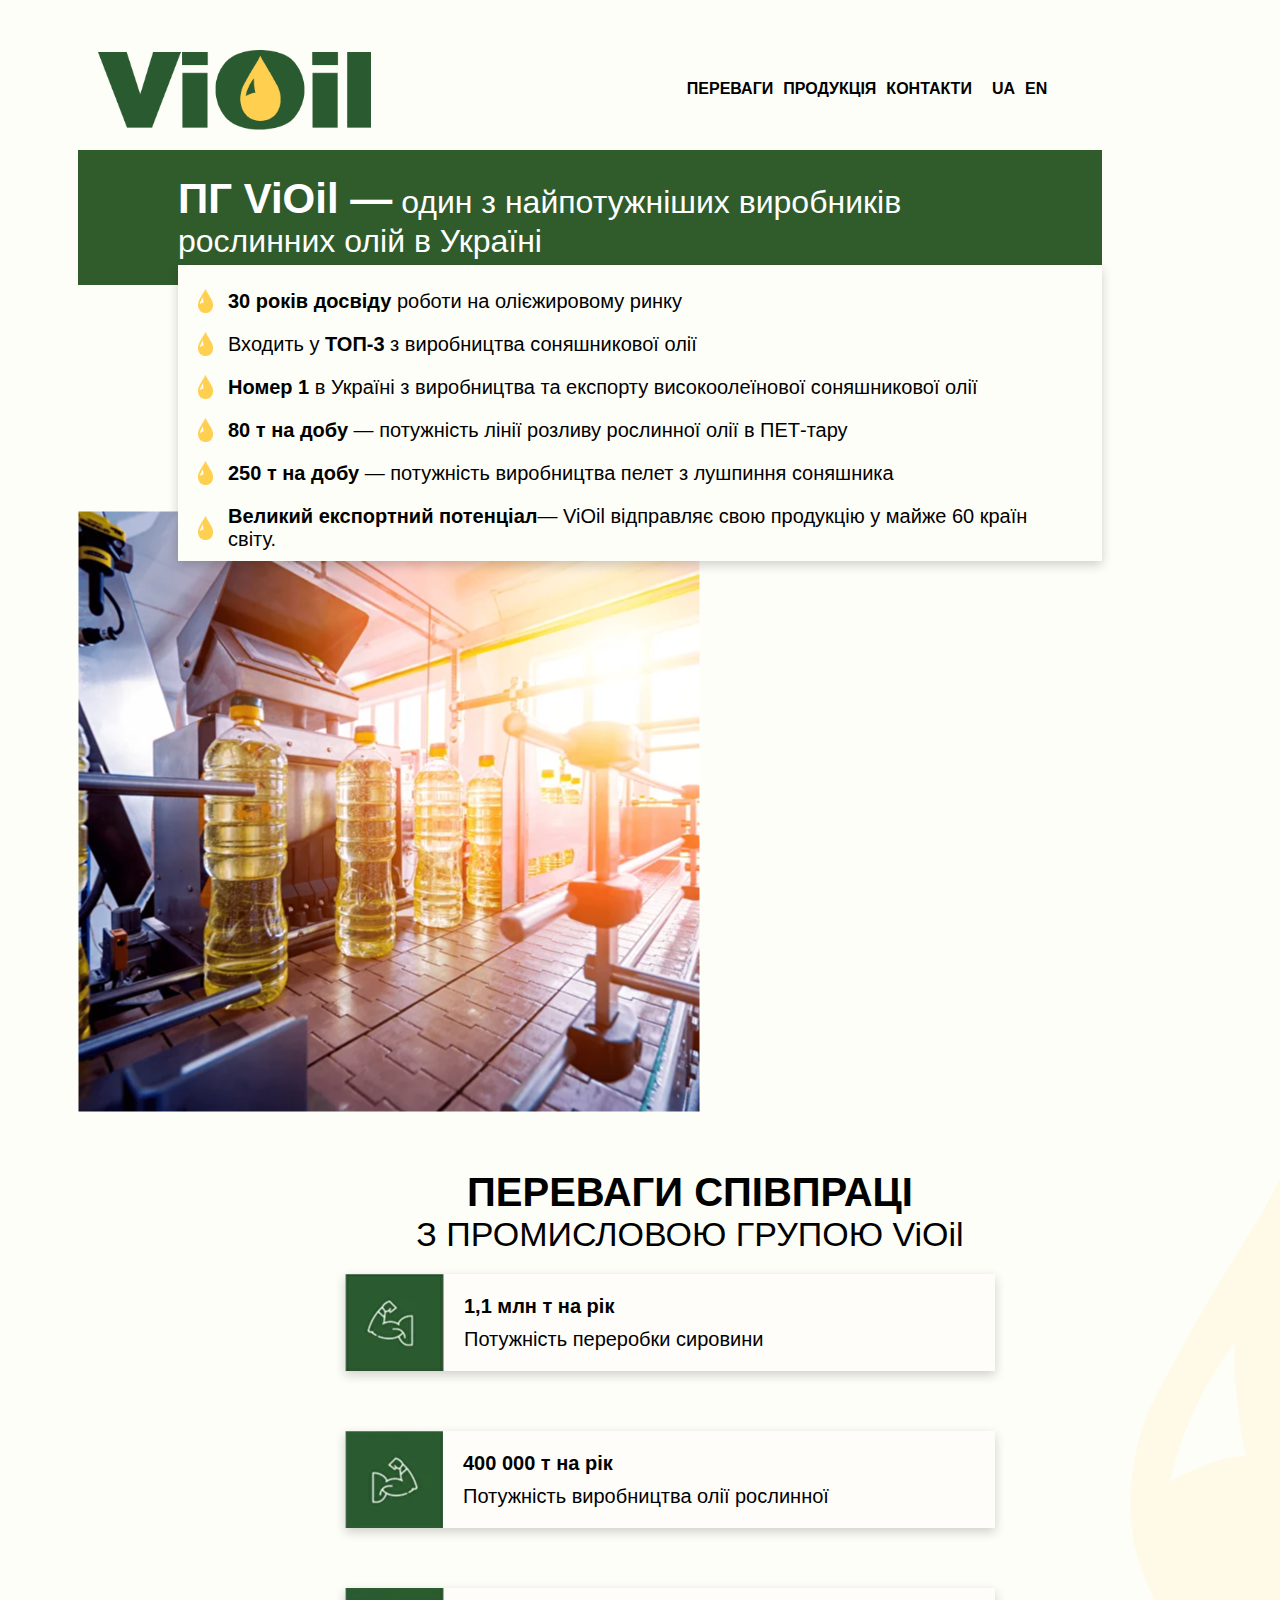
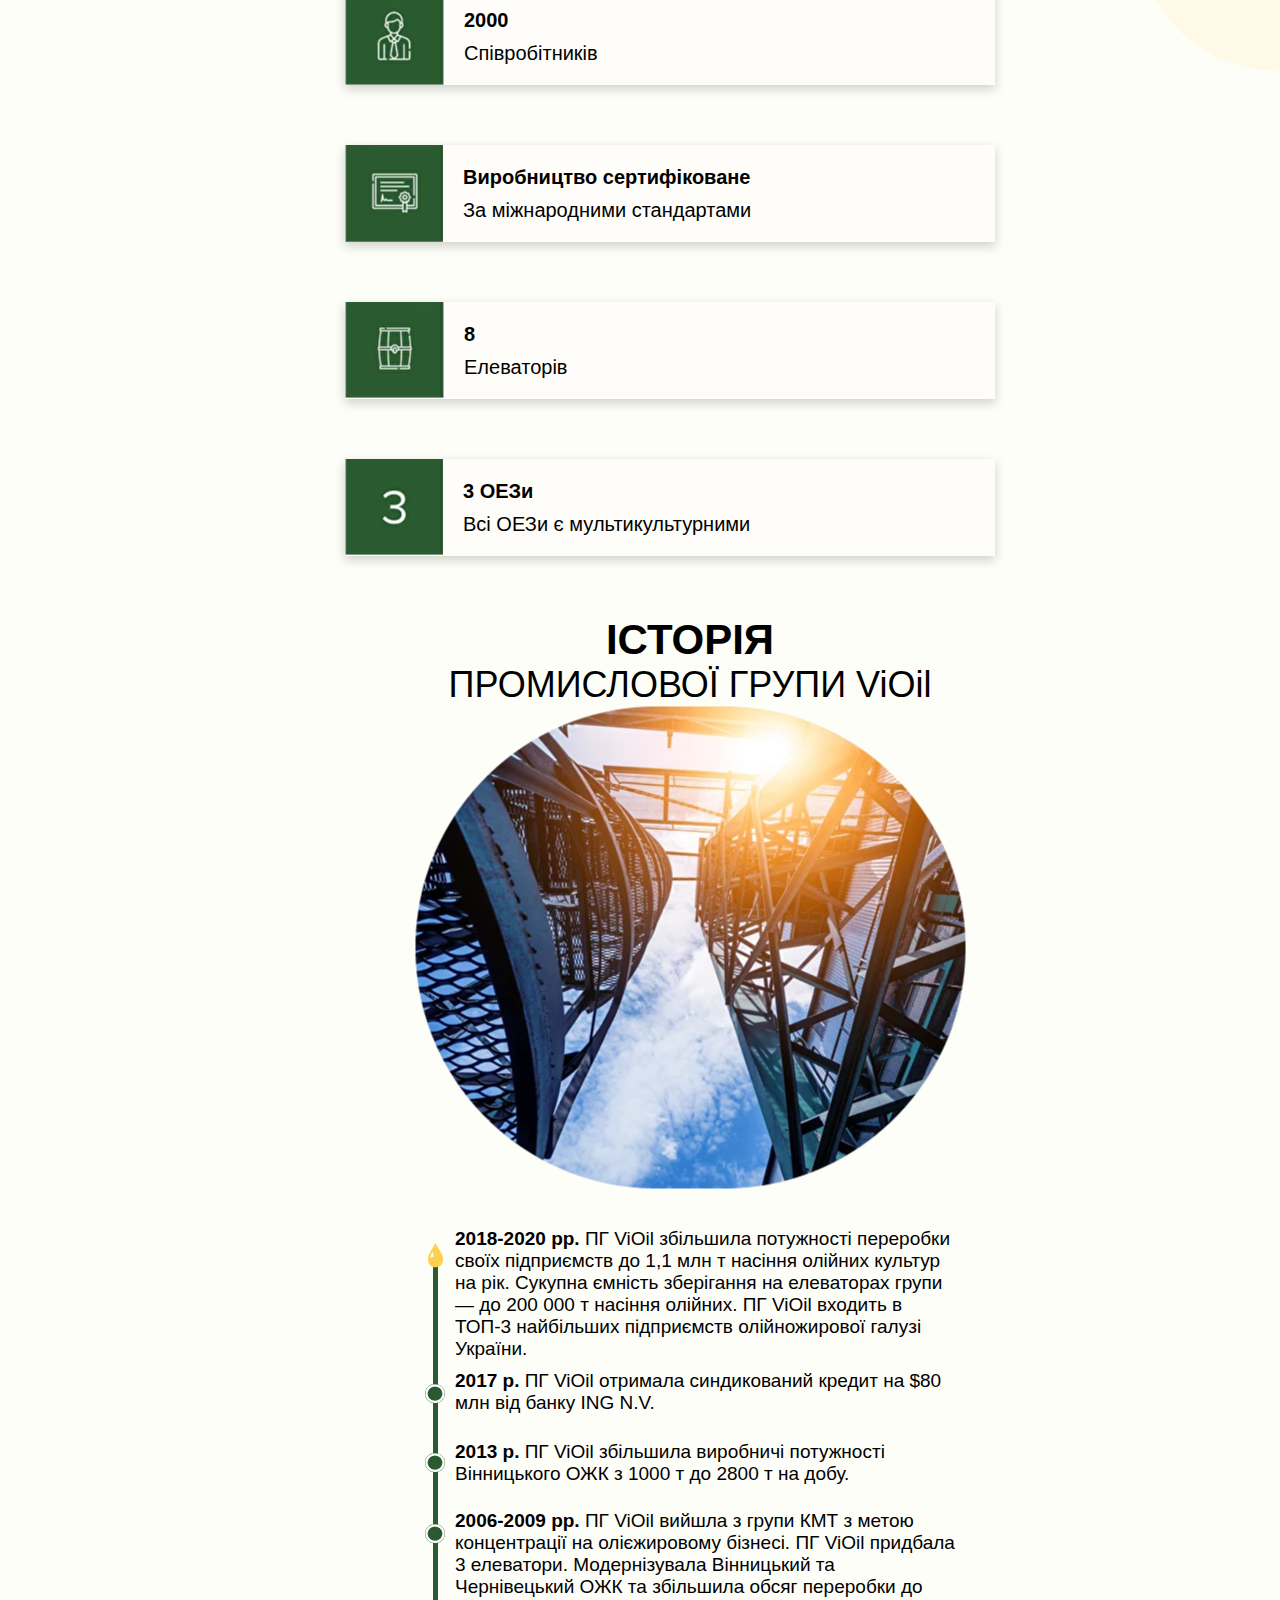
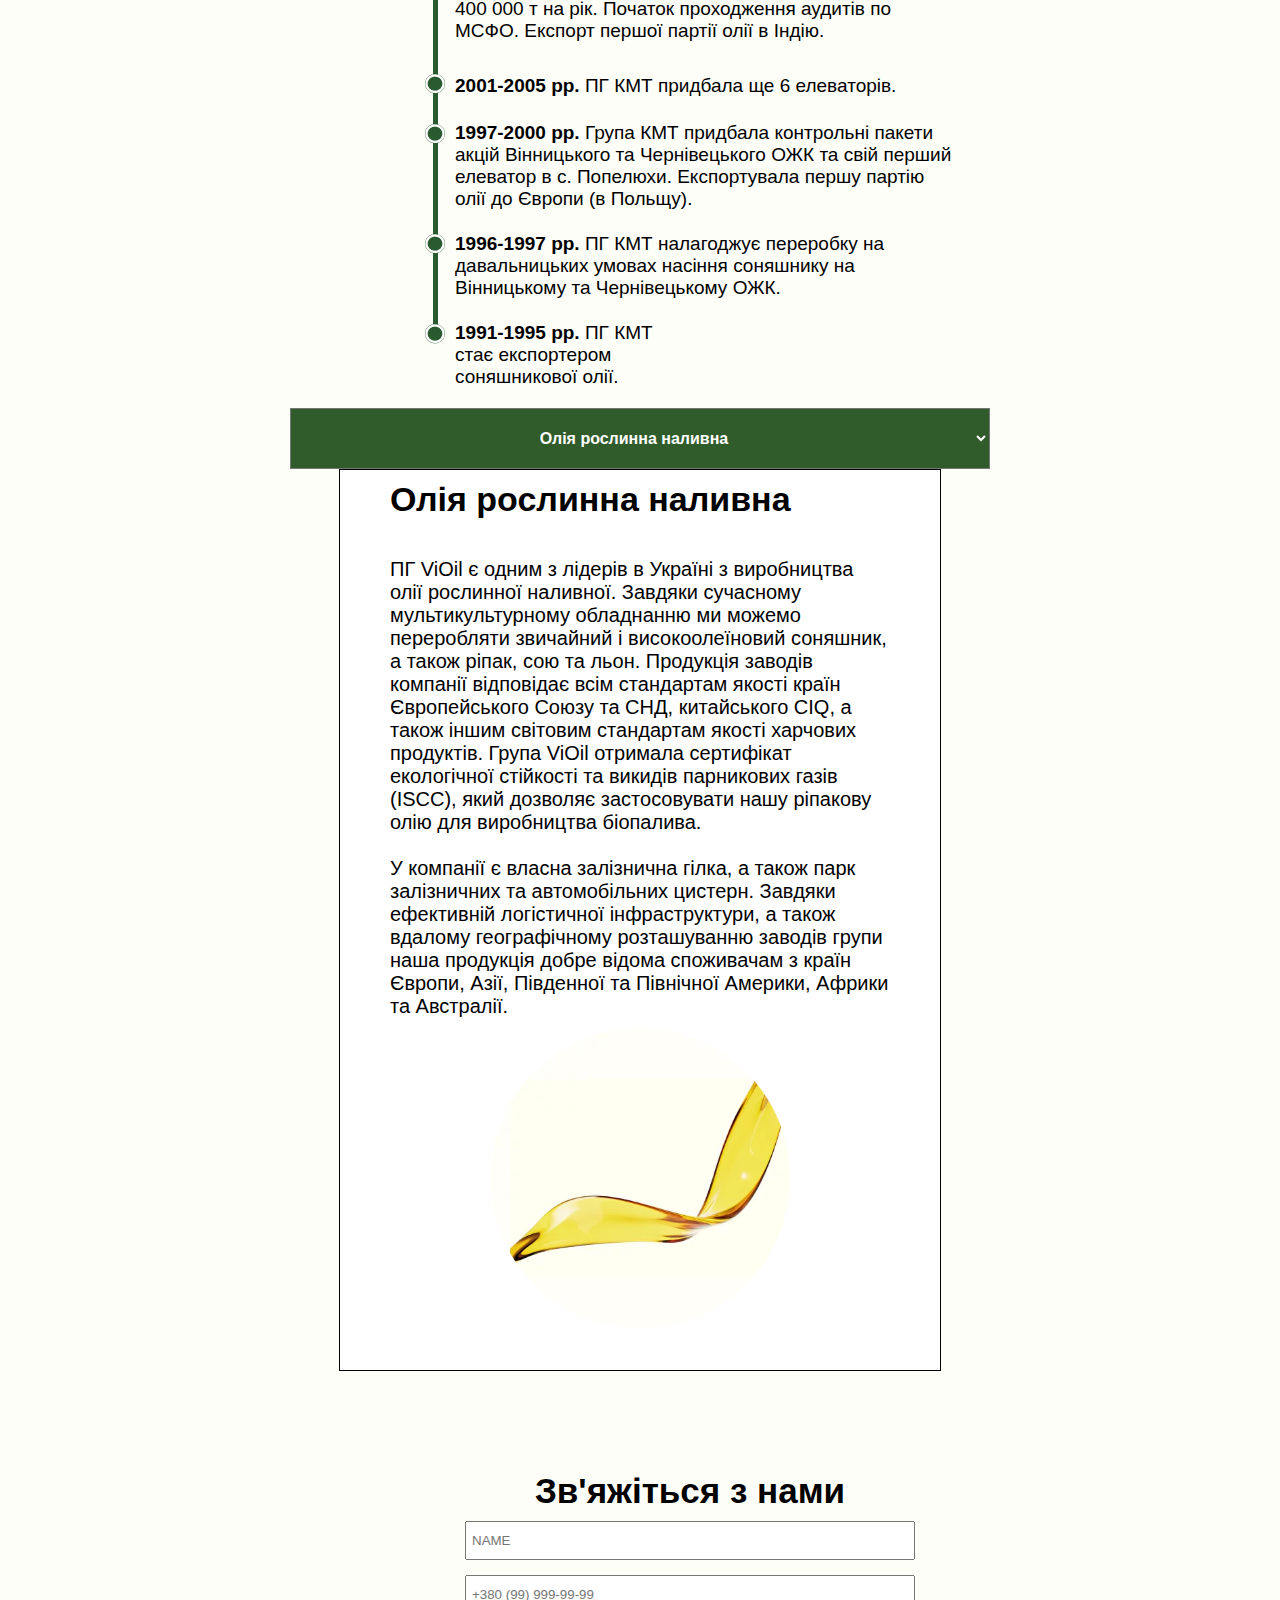
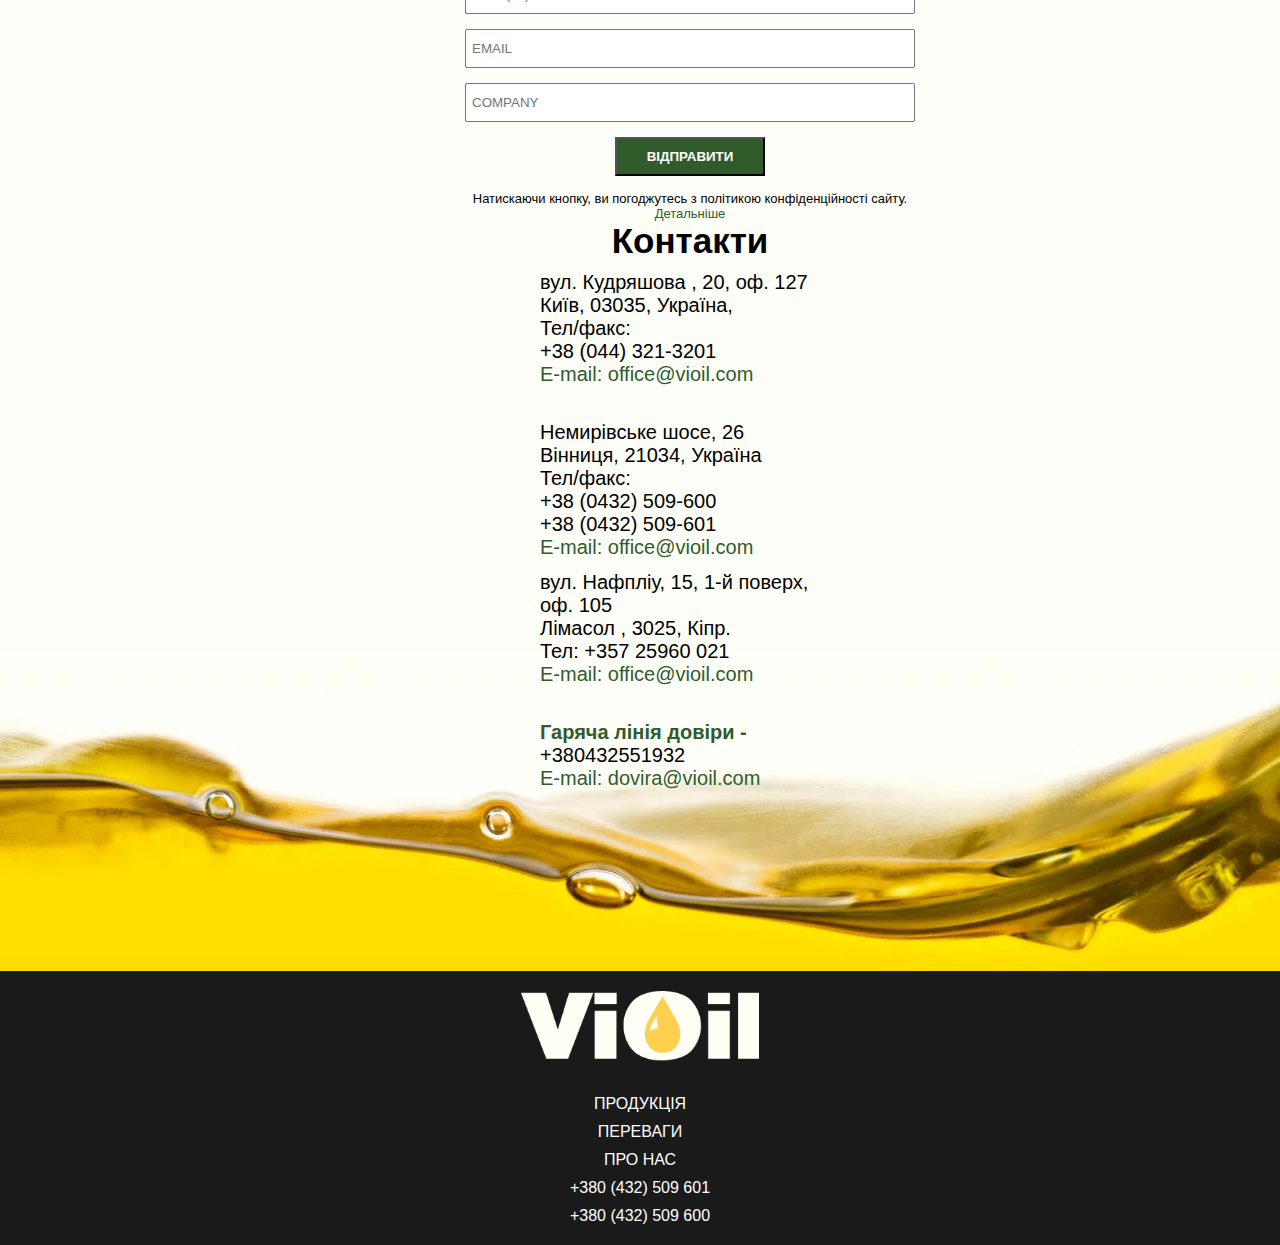
==== index.html @ 562b8eb9 "first commit" ====
<!DOCTYPE html>
<html lang="en">
<head>
    <meta charset="UTF-8">
    <meta name="viewport" content="width=device-width, initial-scale=1.0">
    <title>ПГ ViOil</title>
    <link rel="stylesheet" href="style.css">
</head>
<body>
    <div class="firstpage">
    <header>
        <div class="header__logo"><img src="/image/logo.png" alt=""></div>
        <nav class="header__nav">
            <div class="nav__element" style="color:#000000;font-weight:600;text-transform:uppercase;"><p>Переваги</p></div>
            <div class="nav__element"><p>Продукція</p></div>
            <div class="nav__element"><p>Контакти</p></div>
            <div class="nav__element language"><p>UA</p></div>
            <div class="nav__element"><p>EN</p></div>
        </nav>
    </header>
    <main class="firstpage__main">
        <div class="main__text">
            <div class="text__green"><span>ПГ ViOil —</span> один з найпотужніших виробників рослинних олій в Україні</div>
            <div class="text__white">
                <ul class="white__ul">
                    <li><span>30 років досвіду</span> роботи на олієжировому ринку</li>
                    <li>Входить у <span>ТОП-3</span> з виробництва соняшникової олії</li>
                    <li><span>Номер 1</span> в Україні з виробництва та експорту високоолеїнової соняшникової олії</li>
                    <li><span>80 т на добу</span> — потужність лінії розливу рослинної олії в ПЕТ-тару</li>
                    <li><span>250 т на добу</span> — потужність виробництва пелет з лушпиння соняшника</li>
                    <li><span>Великий експортний потенціал</span>— ViOil відправляє свою продукцію у майже 60 країн світу.</li>

                  </ul>
            </div>
        </div>
        <div class="main__photo"><img src="/image/fp__main.png" alt=""></div>
    </div>

    </main>
    <main class="ourpluss">
        <div class="ourpluss__header">
            <span class="header__title">ПЕРЕВАГИ СПІВПРАЦІ</span>
            <div class="header__subtitle">З ПРОМИСЛОВОЮ ГРУПОЮ ViOil</div>
        </div>
        <div class="ourpluss__elements">
            <div class="ourpluss__elements__element">
                <div class="element__img"><img src="/image/Group_223.jpg.png" alt=""></div>
                <div class="element__text">
                    <span class="text__title">1,1 млн т на рік</span>
                    <div class="text__subtitle">Потужність переробки сировини</div>
                </div>
            </div>
            <div class="ourpluss__elements__element">
                <div class="element__img"><img src="/image/Group_226.png.png" alt=""></div>
                <div class="element__text">
                    <span class="text__title">400 000 т на рік</span>
                    <div class="text__subtitle">Потужність виробництва олії рослинної</div>
                </div>
            </div>
            <div class="ourpluss__elements__element">
                <div class="element__img"><img src="/image/Group_224.png.png" alt=""></div>
                <div class="element__text">
                    <span class="text__title">2000</span>
                    <div class="text__subtitle">Співробітників</div>
                </div>
            </div>
            <div class="ourpluss__elements__element">
                <div class="element__img"><img src="/image/Group_227.png.png" alt=""></div>
                <div class="element__text">
                    <span class="text__title">Виробництво сертифіковане</span>
                    <div class="text__subtitle">За міжнародними стандартами</div>
                </div>
            </div>
            <div class="ourpluss__elements__element">
                <div class="element__img"><img src="/image/Group_225.png.png" alt=""></div>
                <div class="element__text">
                    <span class="text__title">8</span>
                    <div class="text__subtitle">Елеваторів</div>
                </div>
            </div>
            <div class="ourpluss__elements__element">
                <div class="element__img"><img src="/image/Group_228.png.png" alt=""></div>
                <div class="element__text">
                    <span class="text__title">3 ОЕЗи</span>
                    <div class="text__subtitle">Всі ОЕЗи є мультикультурними</div>
                </div>
            </div>
        </div>
    </main>
    <main class="history">
        <div class="history__text">
            <span class="history__text__title">ІСТОРІЯ</span>
            <div class="history__text__text">ПРОМИСЛОВОЇ ГРУПИ ViOil</div>
        </div>
        <div class="history__main">
            <div class="history__main__photo"><img src="/image/main_fone.png" alt=""></div>
            <div class="main__elements">
                <div class="elements__image"><img src="/image/Group 2.png" alt=""></div>
                <div class="elements__image__two"><img src="/image/History__mobile.png" alt=""></div>

                <div class="elements__text">
                    <div class="text__1"><span>2018-2020 рр.</span> ПГ ViOil збільшила потужності переробки своїх підприємств до 1,1 млн т насіння олійних культур на рік. Сукупна ємність зберігання на елеваторах групи — до 200 000 т насіння олійних. ПГ ViOil входить в ТОП-3 найбільших підприємств олійножирової галузі України.</div>
                    <div class="text__2"><span>2017 р.</span> ПГ ViOil отримала синдикований кредит на $80 млн від банку ING N.V.</div>
                    <div class="text__3"><span>2013 р.</span> ПГ ViOil збільшила виробничі потужності Вінницького ОЖК з 1000 т до 2800 т на добу.</div>
                    <div class="text__4"><span>2006-2009 рр.</span> ПГ ViOil вийшла з групи КМТ з метою концентрації на олієжировому бізнесі. ПГ ViOil придбала 3 елеватори. Модернізувала Вінницький та Чернівецький ОЖК та збільшила обсяг переробки до 400 000 т на рік. Початок проходження аудитів по МСФО. Експорт першої партії олії в Індію.</div>
                    <div class="text__5"><span>2001-2005 рр.</span> ПГ КМТ придбала ще 6 елеваторів.</div>
                    <div class="text__6"><span>1997-2000 рр.</span> Група КМТ придбала контрольні пакети акцій Вінницького та Чернівецького ОЖК та свій перший елеватор в с. Попелюхи. Експортувала першу партію олії до Європи (в Польщу).</div>
                    <div class="text__7"><span>1996-1997 рр.</span> ПГ КМТ налагоджує переробку на давальницьких умовах насіння соняшнику на Вінницькому та Чернівецькому ОЖК.</div>
                    <div class="text__8"><span>1991-1995 рр.</span> ПГ КМТ стає експортером соняшникової олії.</div>

                </div>
            </div>
        </div>
    </main>
    <main class="info">
        <div class="info__select">
            <select id="info">
                <option value="1">Олія рослинна наливна</option>
                <option value="2">Олія рослинна фасована</option>
                <option value="3">Шрот</option>
                <option value="4">Лушпиння соняшника</option>
                <option value="5">Жирні кислоти</option>
                <option value="6">Фосфатидний концентрат</option>
            </select>
        </div>
        <div class="info__textside active">
            <div class="info__textside__text">
                <span class="info__textside__text__title">
                    Олія рослинна наливна<br><br>
                </span>
                <div class="info__textside__text__text">
                    ПГ ViOil є одним з лідерів в Україні з виробництва олії рослинної наливної. Завдяки сучасному мультикультурному обладнанню ми можемо переробляти звичайний і високоолеїновий соняшник, а також ріпак, сою та льон. Продукція заводів компанії відповідає всім стандартам якості країн Європейського Союзу та СНД, китайського CIQ, а також іншим світовим стандартам якості харчових продуктів. Група ViOil отримала сертифікат екологічної стійкості та викидів парникових газів (ISCC), який дозволяє застосовувати нашу ріпакову олію для виробництва біопалива.
<br> <br>
                    У компанії є власна залізнична гілка, а також парк залізничних та автомобільних цистерн. Завдяки ефективній логістичної інфраструктури, а також вдалому географічному розташуванню заводів групи наша продукція добре відома споживачам з країн Європи, Азії, Південної та Північної Америки, Африки та Австралії.
                </div>
            
            </div>
            <div class="info__textside__photo"><img src="/image/first.png" alt=""></div>
        </div>
        <div class="info__textside">
            <div class="info__textside__text">
                <span class="info__textside__text__title">
                    Олія рослинна фасована<br><br>
                </span>
                <div class="info__textside__text__text">
                    Ідеально фасована 100% соняшникова олія, яка відповідає всім світовим стандартам якості. Це максимально очищений натуральний продукт без додавання консервантів, барвників з вмістом натурального вітаміну Е.
                    Якість нашої продукції відповідає всім вимогам якості країн Євросоюзу, СНД, Китаю, а також всім світовим стандартам якості харчових продуктів. Всі підприємства промислової групи ViOil пройшли сертифікацію ISO 9001 та ISO 2200.
                    <br>
                    <br>
                    Ми створимо Вашу бездоганну репутацію високою якістю нашої продукції:
                    <br>
                    <br>
                    - контроль якості продукції на всіх етапах виробництва;
                    <br>
                    - використання тільки якісної сировини та упаковки;
                    <br>
                    - індивідуальний підхід до вимог кожного клієнта.
                    <br>
                    - повний сервіс, починаючи від розробки дизайну і закінчуючи поставкою в кінцевий пункт призначення.
                </div>
            
            </div>
            <div class="info__textside__photo"><img src="/image/second.png" alt=""></div>

        </div>
        <div class="info__textside">
            <div class="info__textside__text">
                <span class="info__textside__text__title">
                    Шрот<br><br>
                </span>
                <div class="info__textside__text__text">
                    Більше 20 років заводи ПГ ViOil випускають високоякісний протеїновий шрот, який застосовується в сільському господарстві для виробництва комбікормів для тварин та птиці.
                    <br><br>
                    Введені на підприємствах холдингу стандарти GMP+ та HACCP дозволяють контролювати якість нашої продукції. Високі виробничі стандарти дають можливість поставляти її нашим партнерам як на території України, так і за її межами.
                    Вінницький ОЕЗ також акредитований китайським CIQ для експорту високопротеїнових шротів на територію КНР.
                    <br><br>
                    Компанія відвантажує шрот автомобільним, залізничним і морським транспортом на вигідних для покупців умовах.
                </div>
            
            </div>
            <div class="info__textside__photo"><img src="/image/third.png" alt=""></div>
        </div>
        <div class="info__textside">
            <div class="info__textside__text">
                <span class="info__textside__text__title">
                    Лушпиння соняшника
                    <br><br>
                </span>
                <div class="info__textside__text__text">
                    Сучасні проблеми енергетичного ринку потребують сучасних рішень У нас вони є!
                    <br><br>
                    Пелети, отримані шляхом гранулювання попередньо дробленого лушпиння соняшника.
                    Використовуються в технічних цілях як тверде паливо в котельних та інших енергоустановках.
                    Найкраще співвідношення ціни та якості відносно інших видів паливних копалин.
                    Основні якісні показники:<br>
                    - діаметр 8мм;<br>
                    - довжина, від 5 до 25мм;<br>
                    - теплота згоряння – не менше 17 (+/- 0,2) МДж / кг або 4060 (+/- 47,76) Ккал / кг;<br>
                    - зольність, до 5%;<br>
                    - масова частка вологи і летких речовин, до 12%;<br>
                    - кількість пили і осипи, до 5%.<br>
                </div>
            
            </div>
            <div class="info__textside__photo"><img src="/image/fourth.png" alt=""></div>

        </div>
        <div class="info__textside">
            <div class="info__textside__text">
                <span class="info__textside__text__title">
                    Жирні кислоти
                    <br><br>
                </span>
                <div class="info__textside__text__text">
                    Жислоти жирні соапстоків світлих рослинних олій і саломасів використовуються для кормових та технічних цілей.
                    Сировиною для їх виробництва служить соапсток, який ми отримуємо в процесі рафінації нерафінованих олій власного виробництва.
                    Наші продукти застосовуються в якості кормових домішок при виробництві комбікормів для тварин та птиці, а також при виробництві миючих засобів, мастильно-охолоджуючих рідин, оліфи, біодизеля.
                    <br><br>
                    Основні якісні показники:<br>
                    - колір: від світлого до темно-коричневого;<br>
                    - кислотне число, мг КОН / г - не більше 135;<br>
                    - масова частка загального жиру,% - не менше 96;<br>
                    - масова частка вологи і летких речовин,% - не більше 4,0;<br>
                    - масова частка неомильних речовин,% - не більше 4,0.<br>
                </div>
            
            </div>
            <div class="info__textside__photo"><img src="/image/fifth.jpg" alt=""></div>
        </div>
        <div class="info__textside">
            <div class="info__textside__text">
                <span class="info__textside__text__title">
                    Фосфатидний концентрат<br><br>
                </span>
                <div class="info__textside__text__text">
                    Висока якість нашого фосфатидного концентрату зробить Ваш продукт ідеальним
                    Цей товар застосовується в харчовій промисловості, при виробництві комбікорму для тварин та птиці, в технічних цілях.
                    Лецитин широко застосовується в харчовій і парфюмерно-косметичній промисловості. У виробництві ліків його використовують як гідрофільний емульгатор, що дає стійкі емульсії для внутрішнього застосування.
                    Введення фосфатидного концентрату в шоколадні вироби підвищує їх гомогенність і дозволяє економити 0,13-0,5% масла какао.
                    Основні якісні показники:<br>
                    - кольорове число, (Гарднера) - 11-13;<br>
                    - масова частка вологи і летких речовин,% - не більше 1;<br>
                    - масова частка фосфатидів,% - не менше 60;<br>
                    - масова частка олії,% - не більше 40;<br>
                    - кислотне число олії, яка виділена з концентрату, мг КОН / г - не більше 10.<br>
                </div>
            
            </div>
            <div class="info__textside__photo"><img src="/image/sixth.png" alt=""></div>

        </div>
        
        <div class="info__buttonside">
            <div class="info__buttonside__button f l active__btn">Олія рослинна наливна</div>
            <div class="info__buttonside__button l">Олія рослинна фасована</div>
            <div class="info__buttonside__button">Шрот</div>
            <div class="info__buttonside__button">Лушпиння соняшника</div>
            <div class="info__buttonside__button">Жирні кислоти</div>
            <div class="info__buttonside__button l">Фосфатидний концентрат</div>
        </div>
    </main>
    <main class="contact">
        <div class="contact__section">
        <div class="contact__input">
            <div class="input__title"><span>Зв'яжіться з нами</span></div>
            <form action="" class="input__form">
                <input type="text" placeholder="NAME">
                <input type="tel" placeholder="+380 (99) 999-99-99">
                <input type="text" placeholder="EMAIL">
                <input type="text" placeholder="COMPANY">
                <input class="submit" type="submit" value="ВІДПРАВИТИ">
            </form>
            <div class="input__conf">
                <div class="conf__text">Натискаючи кнопку, ви погоджутесь з політикою конфіденційності сайту. <br> <a href="">Детальніше</a></div>
            </div>
        </div>
        <div class="contact__contact">
            <div class="contact__title"><span>Контакти</span></div>
            <div class="contact__elements">
                <div class="contact__elements__element">
                    вул. Кудряшова , 20, оф. 127 <br>
                    Київ, 03035, Україна, <br>
                    Тел/факс: <br>
                    +38 (044) 321-3201 <br>
                    <a href="mailto:office@vioil.com">E-mail: office@vioil.com</a>
                </div>
                <div class="contact__elements__element">
                    Немирівське шосе, 26 <br>
                    Вінниця, 21034, Україна<br>
                    Тел/факс:<br>
                    +38 (0432) 509-600<br>
                    +38 (0432) 509-601<br>
                    <a href="mailto:office@vioil.com">E-mail: office@vioil.com</a>
                </div>
                <div class="contact__elements__element">
                    вул. Нафпліу, 15, 1-й поверх, оф. 105<br>
                    Лімасол , 3025, Кіпр.<br>
                    Тел: +357 25960 021 <br>
                    <a href="mailto:office@vioil.com">E-mail: office@vioil.com</a>
                </div>
                <div class="contact__elements__element">
                    <a href=""><span>Гаряча лінія довіри -</span></a> <br>
                    <div class="">+380432551932</div>
                    <a href="mailto:dovira@vioil.com">E-mail: dovira@vioil.com</a>
                </div>
            </div>
        </div>
    </div>
    </main>
    <footer>
        <div class="footer__logo"><img src="/image/footer__logo.png" alt=""></div>
        <nav class="footer__nav">
            <div class="footer__nav__element">ПРОДУКЦІЯ</div>
            <div class="footer__nav__element">ПЕРЕВАГИ</div>
            <div class="footer__nav__element">ПРО НАС</div>
            <div class="footer__nav__phone q">+380 (432) 509 601</div>
            <div class="footer__nav__phone">+380 (432) 509 600</div>
        </nav>
    </footer>
</body>
<script src="/app.js"></script>
</html>
---- style.css ----
*{
    margin: 0;
    padding: 0;
    text-decoration: none;
}
.elements__image__two{
    display: none;
}
body{
    font-family: 'ProximaNova', Arial, sans-serif;
    display: grid;
    justify-content: center;
    background-color: #fefef8;
    font-weight: 400;
    overflow-x: hidden;
    width: 100vw;
}
.firstpage{
    min-height: 100vh;
    width: 1300px;
    padding-left: 200px;
    padding-right: 100px;
}
header{
    display: flex;
    padding: 0 20px;
    margin: 0 auto;
    padding-top: 50px;
    justify-content: space-between;
    margin-bottom: 20px;
    max-width: 1200px;
}
.header__logo {
    display: flex;
    height: 80px;
}
.header__nav {
    display: flex;
    color: #000000;
    font-weight: 600;
    text-transform: uppercase;
    font-size: 16px;
    justify-content: space-around;
    width: 30%;
    margin-top: 30px;
    margin-right: 100px;
}
.nav__element {

}
.nav__element>p {
    cursor: pointer;
    transition-duration: 0.5s;
}
.nav__element>p:hover {
    color: #ffc947;
}
.language{
    margin-left: 10px;
}
.firstpage__main {
    display: flex;
    font-size: 32px;
    margin-top: 10px;
    position: relative;
}
.main__text {
    display: flex;
    flex-direction: column;
}
.text__green {
    color: white;
    background-color: #305c2c;
    padding: 25px 100px;
    text-wrap: wrap;
    z-index: 0;
}
.text__green>span{
    font-size: 42px;
}
span{
    font-weight: 700;
}
.text__white {
    margin-left:auto;
    margin-left: 100px;
    margin-top: -20px;
    z-index: 999;
    display: flex;
    height: 80%;
}
.main__photo{
    width: 50%;
}
.white__ul{
    background-color: #fefef8;
    font-size: 20px;
    padding-left: 20px;
    padding-top: 15px;
    display: flex;
    flex-direction: column;
    box-shadow: 0px 4px 10px 0px rgba(26, 26, 26, 0.2);

    justify-content: space-around;

}
li {
    list-style: none;
    padding: 10px 30px;
    background-image: url(/image/li.png);
    background-repeat: no-repeat;
    background-position: left center;
    background-size: 15px;
}


/* ourpluss part */

.ourpluss {
    display: grid;
    justify-items: center;
    width: 1300px;
    max-width: 100vw;
    background: no-repeat;
    background-position-x: 100%;
    background-image: url(/image/Vector-2.svg\ fill.png);
    padding-left: 200px;
    padding-right: 100px;
}
.ourpluss__header {
    display: flex;
    flex-direction: column;
    justify-content: center;
    margin-bottom: 20px;
}
.header__title {
    margin: 0 auto;
    font-size: 40px;
}
.header__subtitle {
    font-size: 34px;
}
.ourpluss__elements {
    display: flex;
    flex-direction: row;
    flex-wrap: wrap;
    justify-content: center;
}
.ourpluss__elements__element {
    display: flex;
    background-color: #fefdf9;
    flex-basis: 40%;
    box-shadow: 0px 4px 10px 0px rgba(26, 26, 26, 0.2);
    margin-right: 40px;
    margin-bottom: 60px;
    height: 97px;
}
.element__img {
}
.element__text {
    padding: 5px;
    display: flex;
    flex-direction: column;
    justify-content: center;
    width: 100%;
    padding-left: 20px;
}
.text__title {
    font-size: 20px;
    margin-bottom: 10px;
}
.text__subtitle {
font-size: 20px;
font-weight: 400;
}
/* History part */

.history {
    width: 1400px;
    padding-left: 200px;
    padding-right: 100px;
}
.history__text {
    text-align: center;
}
.history__text__title {
    font-size: 42px;
}
.history__text__text {
    font-size: 36px;
}
.history__main {
    display: flex;
}
.history__main__photo {
    margin-top: 100px;
}
.main__elements {
    display: flex;
    margin-left: -450px;
}

.elements__text {
    font-size: 19px;
    margin-left: 10px;
}
.elements__text>div {
    max-width: 500px;
}
.text__1 {

}
.text__2 {
    margin-top: 50px;
}
.text__3 {
    margin-top: 37px;
    margin-left: -5px;
}
.text__4 {
    margin-top: 50px;
    margin-left: -25px;
}
.text__5 {
    margin-top: 33px;
    margin-left: -127px;
}
.text__6 {
    margin-top: 40px;
    margin-left: -170px;
}
.text__7 {
    margin-top: 40px;
    margin-left: -400px;
}
.text__8 {
    margin-top: -20px;
    margin-left: -690px;
    width: 200px;
}



/* Section */


.info {
    width: 1160px;
margin-top: 100px;
padding-left: 200px;
    padding-right: 100px;
    margin: 0 auto;
}
.info__select{
    display: none;
}
.info__textside {
    background-color: white;
    width: 1160px;
    display: flex;
    border: #000000 solid 1px;
    height: 480px;
    display: none;
    margin-top: 20px;
}
.info__textside__text {
    padding: 10px 50px;
}
.info__textside__text__title {
    font-size: 34px;
    padding-top: 30px;
}
.info__textside__text__text {
    font-size: 20px;
}
.info__textside__photo {
}
.info__buttonside {
}
.active{
    display: flex;
}
.info__buttonside {
    display: flex;
    width: 1160px;
}
.info__buttonside__button {
    width: calc(1157px/6);
    text-align: center;
    height: 37.5px;
    vertical-align: middle;
    background-color: white;
    border-right: #000000 solid 1px;
    border-bottom: #000000 solid 1px;
    padding: 0 5px;
    padding-top: 30px;
    cursor: pointer;
    color: #305c2c;
    font-weight: 600;
}
.f {
    border-left: #000000 solid 1px;
    
}
.l{
    padding-top: 20px;
    padding-bottom: 10px;
}
.active__btn{
    background-color: #305c2c;
    color: white;
}


/* Contact */

.contact {
    width: 100vw;
    background: no-repeat url(/image/phone.png);
    background-size: 100%;
    background-position: 0px 300px;
    padding-bottom: 100px;
}
.contact__section{
    width: 1200px;
    margin-left: 50px;
    margin-top: 100px;
    display: flex;
    justify-content: center;
    padding-left: 200px;
    padding-right: 100px;
}
.contact__input {
    width: 450px;
    max-width: 500px;
}
.input__title {
    font-size: 35px;
    margin-bottom: 10px;
}
.input__form{
    display: flex;
    flex-direction: column;
    text-align: center;

}
.input__form>input{
    padding: 10px 5px;
    margin-bottom: 15px;
}
.input__conf {

}
.conf__text {
    text-align: center;
    font-size: 13px;
}
.contact__contact {
    margin-left: 50px;
    max-width: 700px;
}
.contact__title {
    font-size: 35px;
    margin-bottom: 10px;

}
.contact__elements {
    display: flex;
    flex-wrap: wrap;
}
.contact__elements__element {
    width: 300px;
    height: 150px;
    font-size: 20px;
}
a{
    color: #305c2c;
}
.submit{
    background-color: #305c2c;
    color: white;
    font-weight: 600;
    width: 150px;
    margin: 0 auto;
    cursor: pointer;
}



/* Footer */
footer{
    background-color: #1a1a1a;
    display: flex;
    flex-direction: row;
    color: white;
    justify-content: space-around;
    padding: 20px 0;
    justify-content: center;
}
.footer__logo img{
    height: 70px;
}
.footer__nav {
    display: flex;
    justify-content: space-around;
    padding-top: 20px;
}
.footer__nav__element {
    margin-left: 20px;
}
.footer__nav__phone {
    margin-left: 10px;
}
.q{
    margin-left: 30px;
}


/* Adaptive */
@media (max-width: 1500px) {
    .contact{
        width: auto;
    }
    .history__main{
        display: flex;
        flex-direction: row;
    }
    .elements__image__two{
        display: block;
    }
    .elements__image>img{
        display: none;
    }
    .main__elements{
        margin: 0;
        margin-top: 20px;
        margin-left: 20px;
    }
    .elements__text>div{
        margin-left: 0px;
    }
    .text__1{
        margin-top: -15px;
    }
    .text__2{
        margin-top: 10px;
    }
    .text__3{
        margin-top: 27px;
    }
    .text__4{
        margin-top: 25px;
    }
    .text__6{
        margin-top: 25px;
    }
    .text__7{
        margin-top: 23px;
    }
    .text__8{
        margin-top: 23px;
    }
    .ourpluss{
        max-width: 2000px;
    }
  }
  @media (max-width: 1350px) {
    .nav__element{
        margin-right: 10px;
    }
  .ourpluss__elements__element {
    flex-basis: 50%;
  }
  .history__main{
    flex-direction: column;
  }
  .history>div{
    margin: 0 auto;
  }
  .history{
    width: auto
  }
  .history__main__photo{
    margin: 0 auto;
  }
  .main__elements{
    margin: 0 auto;
    margin-top: 50px;
  }
  .contact__section{
    width: auto;
  }
  .firstpage__main{
    flex-direction: column;
  }
  .ourpluss{
    overflow-x: hidden;
  }
  .main__photo{
    margin-bottom: 50px;
    margin-top: -50px;
  }
  .info__buttonside{
    display: none;
  }
  .info__select {
    margin-top: 20px;
    display: block;
  }
  #info{
    width: 100%;
    text-align: center;
    background-color: #305c2c;
    color: white;
    padding: 20px;
    font-size: 16px;
    font-weight: 700;
  }
  .info__textside{
    flex-direction: column;
    height: 900px;
    width: 600px;
    margin: 0 auto;
  }
  .info__textside__photo{
    margin-top: -50px;
  }
  .info__textside__photo>img{
    height: 300px;
  }
  .info{
    width: 700px;
    padding-right: 0;
    padding-left: 0;
  }
  .firstpage{
    width: 80vw;
    margin: 0 auto;
    padding-left: 0;
  }
  .firstpage__main{
    margin: 0 auto;
    justify-content: center;
  }
  .contact__section{
    flex-wrap: wrap;
  }
  .contact__section{
    flex-direction: column;
  }
  .contact__input{
    margin: 0 auto;
  }
  .contact__contact{
    margin: 0 auto;
  }
  .contact__title{
    text-align: center;
  }
  .contact__elements{
    flex-direction: column;
  }
  .info__textside__photo{
    margin-top: 50px;
    margin: 0 auto;
  }
  .input__title{
    text-align: center;
  }
  .contact__section{
    margin-left: 0;
  }
  footer{
    flex-direction: column;
    margin: 0 auto;
    width: 100vw;
  }
  .footer__nav{
    flex-direction: column;
    margin: 0 auto;
  }
  .footer__logo{
    margin: 0 auto;
  }
  .q{
    margin-left: 0;
    margin-top: 20px;
  }
  .footer__nav__phone{
    margin-left: 0;
    margin-top: 10px;
    text-align: center;

  }
  .footer__nav__element{
    margin-left: 0;
    text-align: center;
    margin-top: 10px;
  }
  .contact{
    background-position: 0px 120%;

  }
}
@media (max-width: 850px) {
    header{
        flex-direction: column;
    }
    .header__logo{
        margin: 0 auto;
        height: auto;
    }
    .header__nav{
        flex-direction: column;
        text-align: center;
        margin-top: 20px;
        margin: 0 auto;
        margin-top: 20px;
    }
    .nav__element{
        margin-top: 10px;
    }
    .firstpage{
        padding-right: 0;
    }
    .language{
        margin-left: 0;
    }
}

html{
    overflow-x: hidden;
}
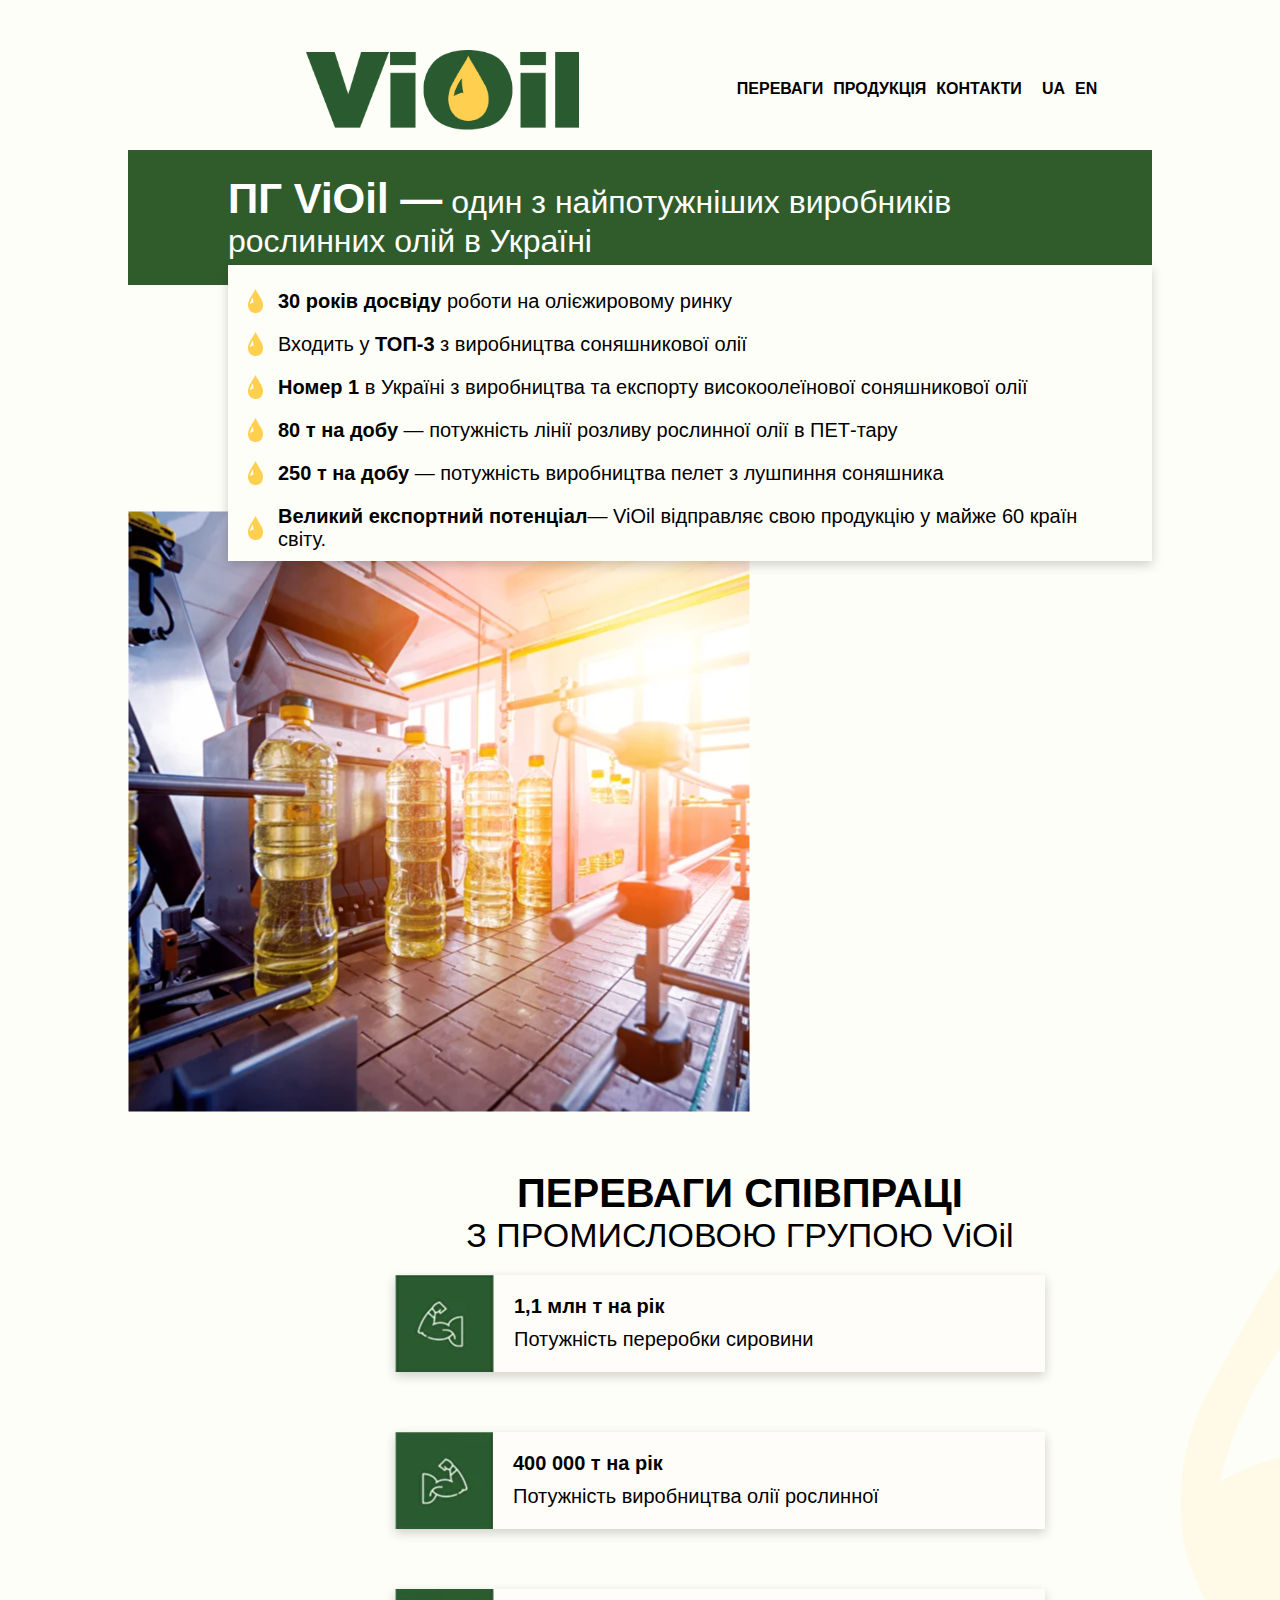
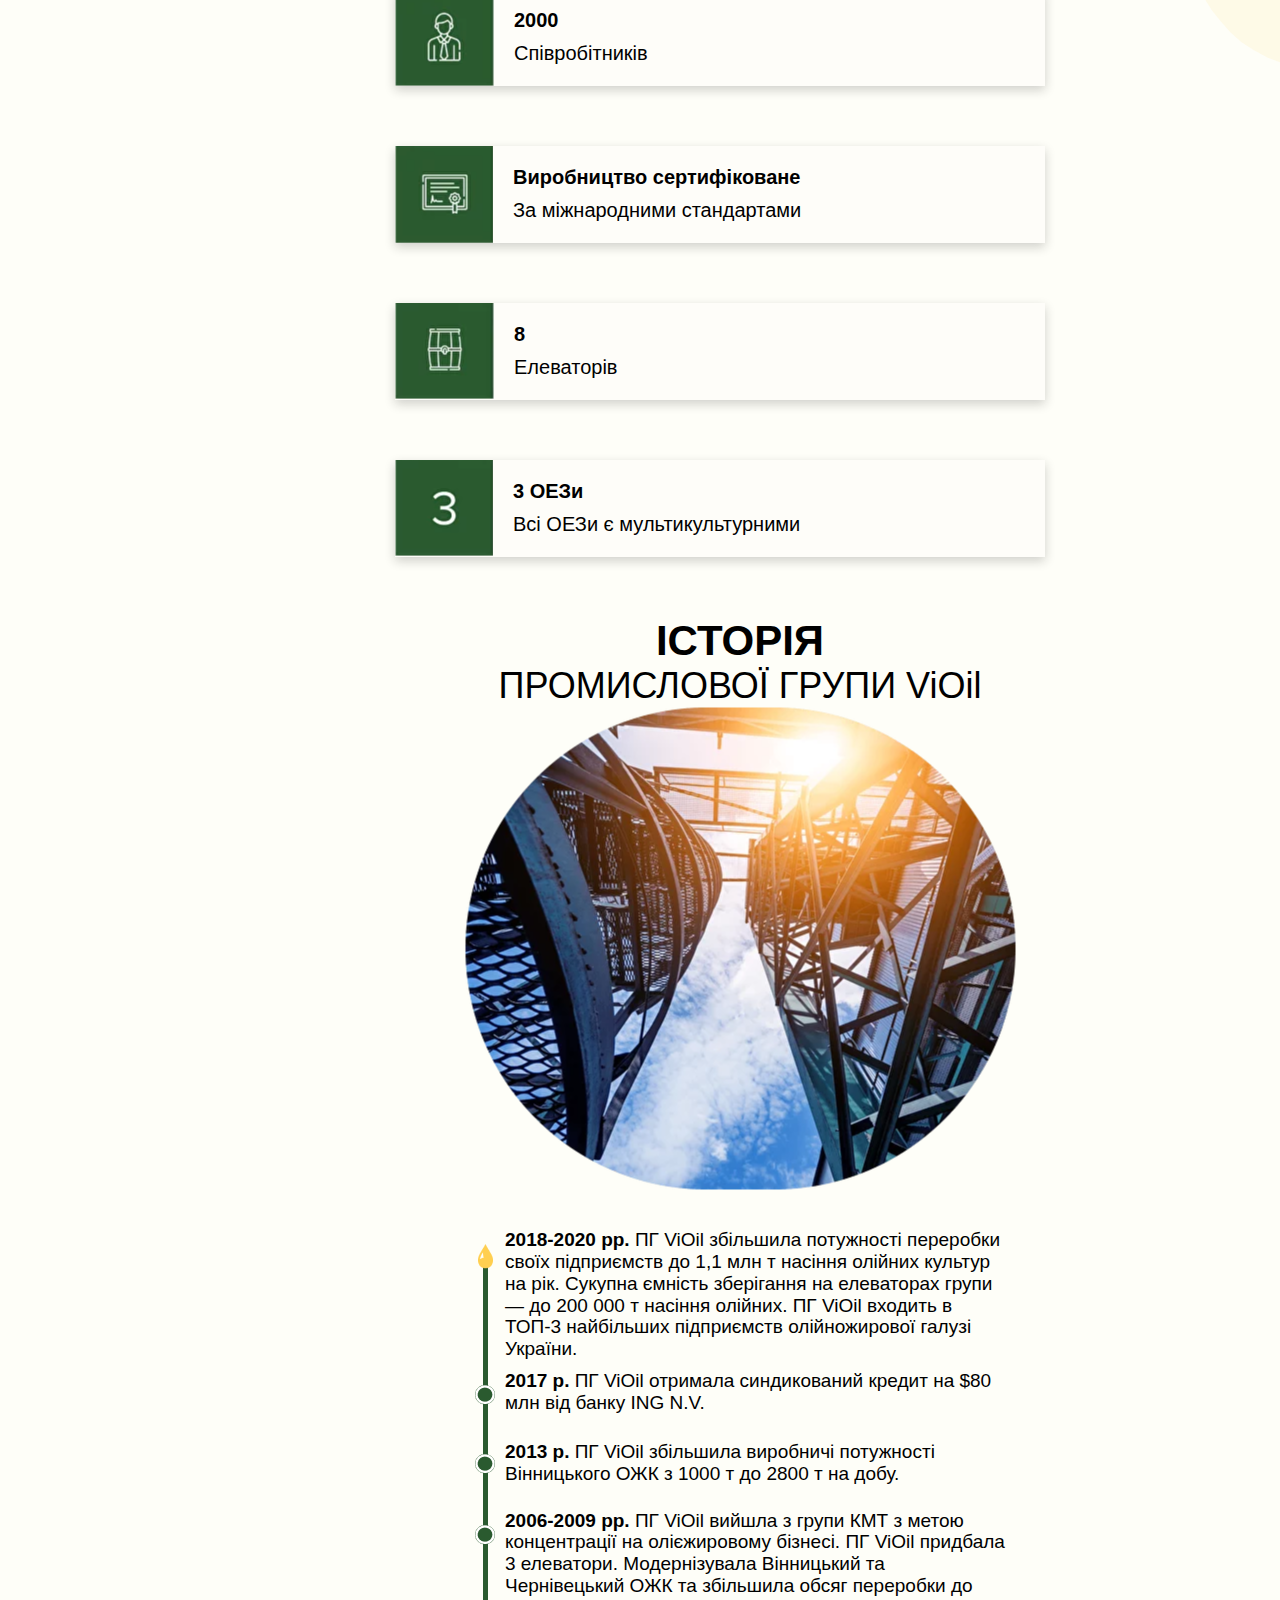
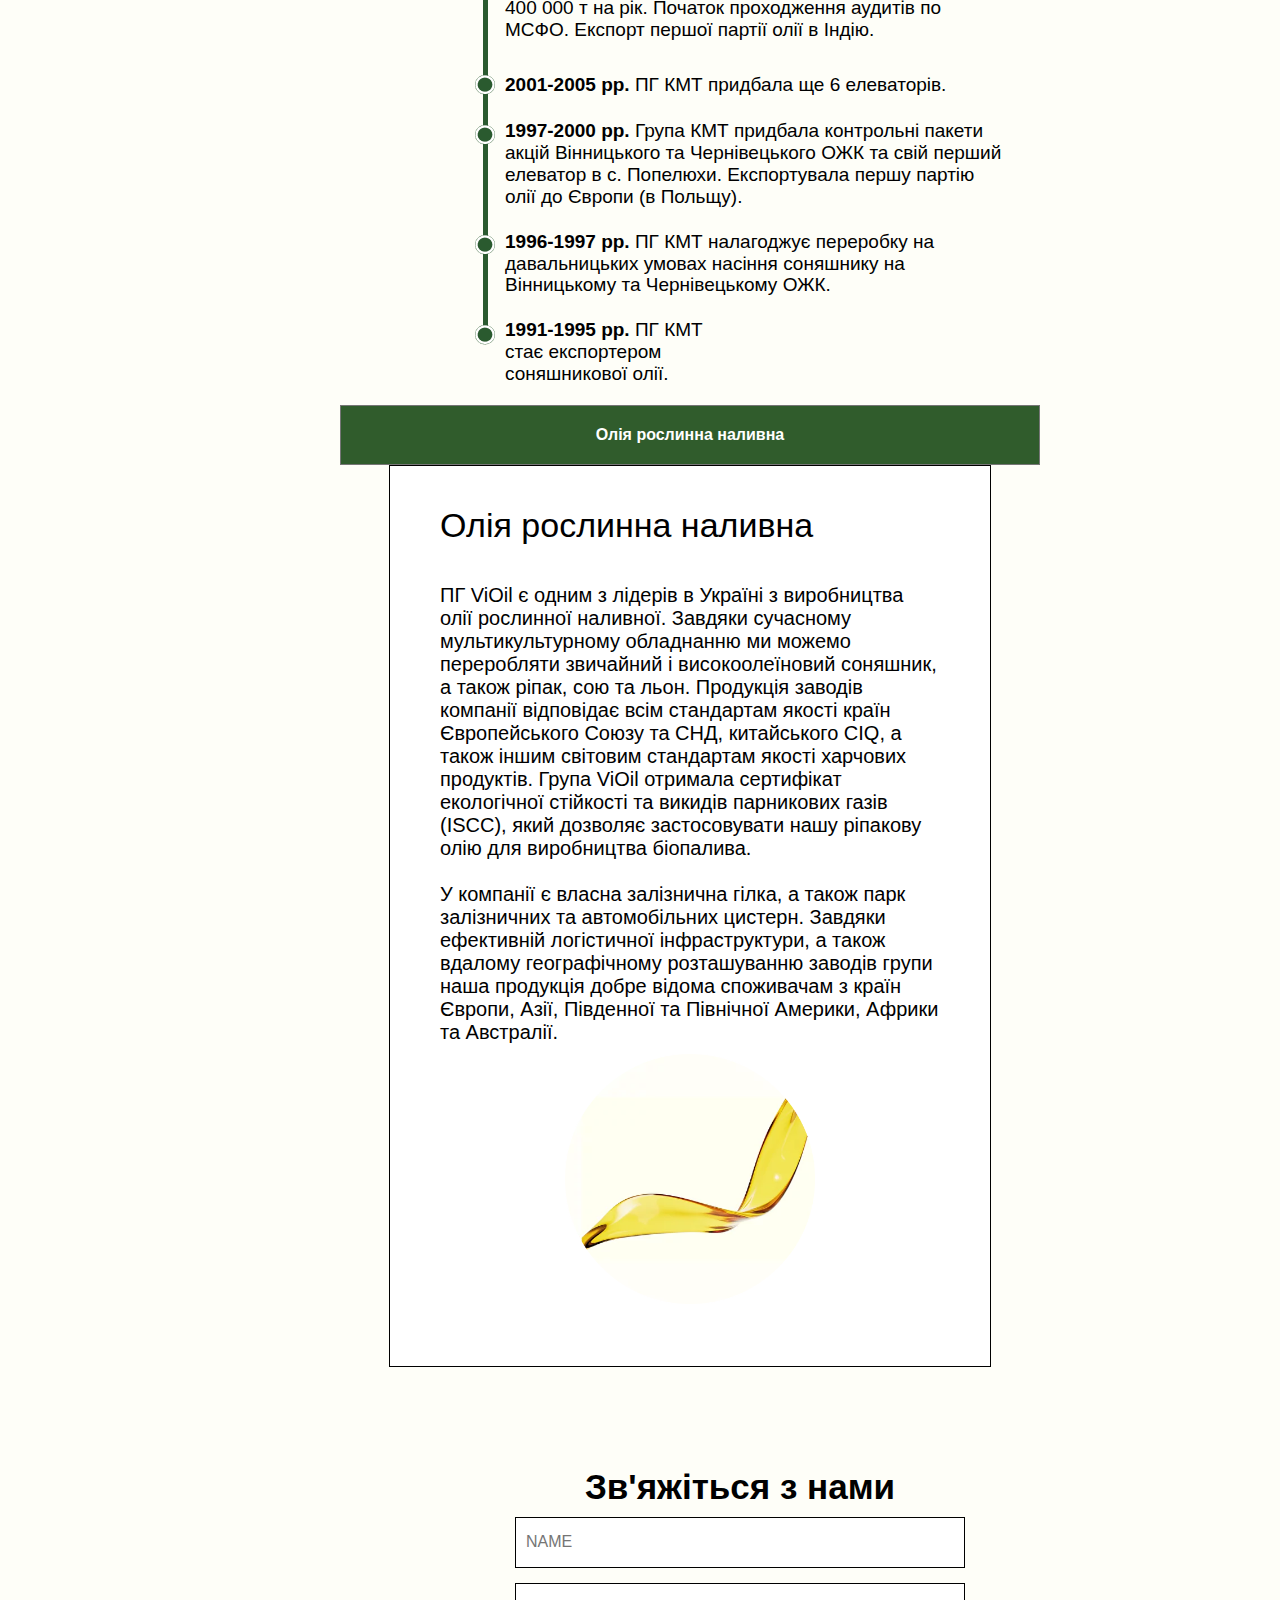
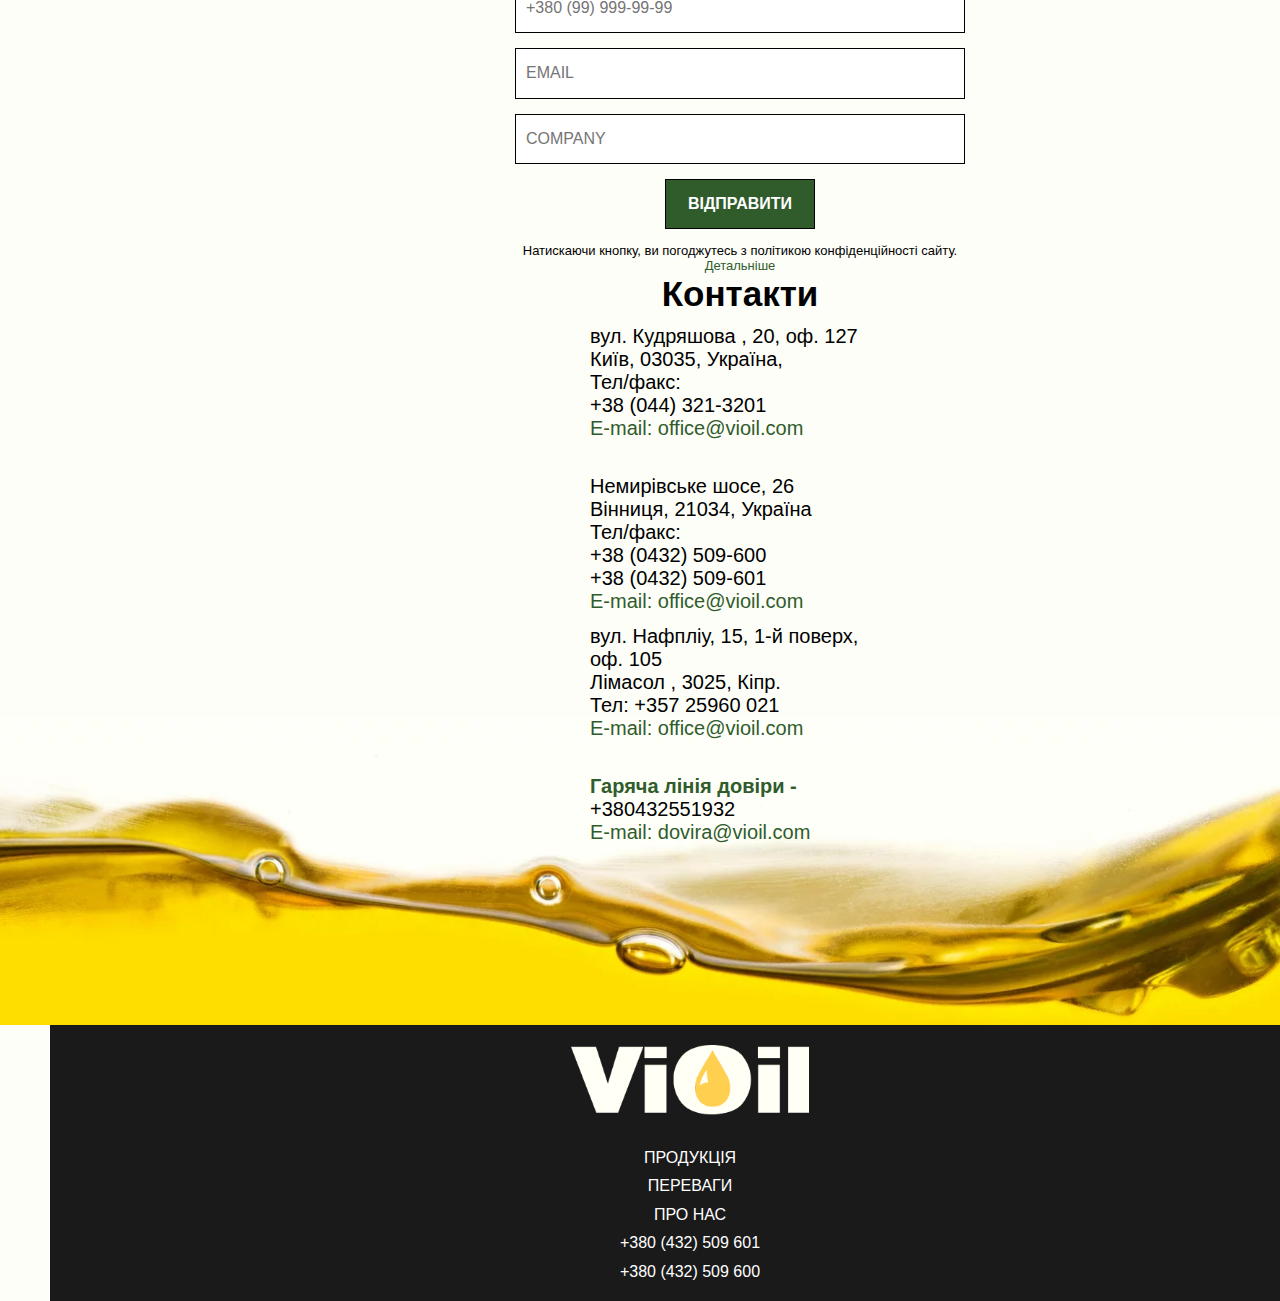
==== commit 4a224b02: "burger" ====
--- a/index.html
+++ b/index.html
@@ -9,6 +9,12 @@
 <body>
     <div class="firstpage">
     <header>
+        <label for="check">
+            <input type="checkbox" id="check"/> 
+            <span></span>
+            <span></span>
+            <span></span>
+          </label>
         <div class="header__logo"><img src="/image/logo.png" alt=""></div>
         <nav class="header__nav">
             <div class="nav__element" style="color:#000000;font-weight:600;text-transform:uppercase;"><p>Переваги</p></div>
@@ -125,9 +131,9 @@
         </div>
         <div class="info__textside active">
             <div class="info__textside__text">
-                <span class="info__textside__text__title">
+                <div class="info__textside__text__title">
                     Олія рослинна наливна<br><br>
-                </span>
+                </div>
                 <div class="info__textside__text__text">
                     ПГ ViOil є одним з лідерів в Україні з виробництва олії рослинної наливної. Завдяки сучасному мультикультурному обладнанню ми можемо переробляти звичайний і високоолеїновий соняшник, а також ріпак, сою та льон. Продукція заводів компанії відповідає всім стандартам якості країн Європейського Союзу та СНД, китайського CIQ, а також іншим світовим стандартам якості харчових продуктів. Група ViOil отримала сертифікат екологічної стійкості та викидів парникових газів (ISCC), який дозволяє застосовувати нашу ріпакову олію для виробництва біопалива.
 <br> <br>
@@ -139,9 +145,9 @@
         </div>
         <div class="info__textside">
             <div class="info__textside__text">
-                <span class="info__textside__text__title">
+                <div class="info__textside__text__title">
                     Олія рослинна фасована<br><br>
-                </span>
+                </div>
                 <div class="info__textside__text__text">
                     Ідеально фасована 100% соняшникова олія, яка відповідає всім світовим стандартам якості. Це максимально очищений натуральний продукт без додавання консервантів, барвників з вмістом натурального вітаміну Е.
                     Якість нашої продукції відповідає всім вимогам якості країн Євросоюзу, СНД, Китаю, а також всім світовим стандартам якості харчових продуктів. Всі підприємства промислової групи ViOil пройшли сертифікацію ISO 9001 та ISO 2200.
@@ -165,9 +171,9 @@
         </div>
         <div class="info__textside">
             <div class="info__textside__text">
-                <span class="info__textside__text__title">
+                <div class="info__textside__text__title">
                     Шрот<br><br>
-                </span>
+                </div>
                 <div class="info__textside__text__text">
                     Більше 20 років заводи ПГ ViOil випускають високоякісний протеїновий шрот, який застосовується в сільському господарстві для виробництва комбікормів для тварин та птиці.
                     <br><br>
@@ -182,10 +188,10 @@
         </div>
         <div class="info__textside">
             <div class="info__textside__text">
-                <span class="info__textside__text__title">
+                <div class="info__textside__text__title">
                     Лушпиння соняшника
                     <br><br>
-                </span>
+                </div>
                 <div class="info__textside__text__text">
                     Сучасні проблеми енергетичного ринку потребують сучасних рішень У нас вони є!
                     <br><br>
@@ -207,10 +213,10 @@
         </div>
         <div class="info__textside">
             <div class="info__textside__text">
-                <span class="info__textside__text__title">
+                <div class="info__textside__text__title">
                     Жирні кислоти
                     <br><br>
-                </span>
+                </div>
                 <div class="info__textside__text__text">
                     Жислоти жирні соапстоків світлих рослинних олій і саломасів використовуються для кормових та технічних цілей.
                     Сировиною для їх виробництва служить соапсток, який ми отримуємо в процесі рафінації нерафінованих олій власного виробництва.
@@ -229,9 +235,9 @@
         </div>
         <div class="info__textside">
             <div class="info__textside__text">
-                <span class="info__textside__text__title">
+                <div class="info__textside__text__title">
                     Фосфатидний концентрат<br><br>
-                </span>
+                </div>
                 <div class="info__textside__text__text">
                     Висока якість нашого фосфатидного концентрату зробить Ваш продукт ідеальним
                     Цей товар застосовується в харчовій промисловості, при виробництві комбікорму для тварин та птиці, в технічних цілях.
--- a/style.css
+++ b/style.css
@@ -1,10 +1,366 @@
+/*! normalize.css v8.0.1 | MIT License | github.com/necolas/normalize.css */
+
+/* Document
+   ========================================================================== */
+
+/**
+ * 1. Correct the line height in all browsers.
+ * 2. Prevent adjustments of font size after orientation changes in iOS.
+ */
+
+ html {
+    line-height: 1.15; /* 1 */
+    -webkit-text-size-adjust: 100%; /* 2 */
+  }
+  
+  /* Sections
+     ========================================================================== */
+  
+  /**
+   * Remove the margin in all browsers.
+   */
+  
+  body {
+    margin: 0;
+  }
+  
+  /**
+   * Render the `main` element consistently in IE.
+   */
+  
+  main {
+    display: block;
+  }
+  
+  /**
+   * Correct the font size and margin on `h1` elements within `section` and
+   * `article` contexts in Chrome, Firefox, and Safari.
+   */
+  
+  h1 {
+    font-size: 2em;
+    margin: 0.67em 0;
+  }
+  
+  /* Grouping content
+     ========================================================================== */
+  
+  /**
+   * 1. Add the correct box sizing in Firefox.
+   * 2. Show the overflow in Edge and IE.
+   */
+  
+  hr {
+    box-sizing: content-box; /* 1 */
+    height: 0; /* 1 */
+    overflow: visible; /* 2 */
+  }
+  
+  /**
+   * 1. Correct the inheritance and scaling of font size in all browsers.
+   * 2. Correct the odd `em` font sizing in all browsers.
+   */
+  
+  pre {
+    font-family: monospace, monospace; /* 1 */
+    font-size: 1em; /* 2 */
+  }
+  
+  /* Text-level semantics
+     ========================================================================== */
+  
+  /**
+   * Remove the gray background on active links in IE 10.
+   */
+  
+  a {
+    background-color: transparent;
+  }
+  
+  /**
+   * 1. Remove the bottom border in Chrome 57-
+   * 2. Add the correct text decoration in Chrome, Edge, IE, Opera, and Safari.
+   */
+  
+  abbr[title] {
+    border-bottom: none; /* 1 */
+    text-decoration: underline; /* 2 */
+    text-decoration: underline dotted; /* 2 */
+  }
+  
+  /**
+   * Add the correct font weight in Chrome, Edge, and Safari.
+   */
+  
+  b,
+  strong {
+    font-weight: bolder;
+  }
+  
+  /**
+   * 1. Correct the inheritance and scaling of font size in all browsers.
+   * 2. Correct the odd `em` font sizing in all browsers.
+   */
+  
+  code,
+  kbd,
+  samp {
+    font-family: monospace, monospace; /* 1 */
+    font-size: 1em; /* 2 */
+  }
+  
+  /**
+   * Add the correct font size in all browsers.
+   */
+  
+  small {
+    font-size: 80%;
+  }
+  
+  /**
+   * Prevent `sub` and `sup` elements from affecting the line height in
+   * all browsers.
+   */
+  
+  sub,
+  sup {
+    font-size: 75%;
+    line-height: 0;
+    position: relative;
+    vertical-align: baseline;
+  }
+  
+  sub {
+    bottom: -0.25em;
+  }
+  
+  sup {
+    top: -0.5em;
+  }
+  
+  /* Embedded content
+     ========================================================================== */
+  
+  /**
+   * Remove the border on images inside links in IE 10.
+   */
+  
+  img {
+    border-style: none;
+  }
+  
+  /* Forms
+     ========================================================================== */
+  
+  /**
+   * 1. Change the font styles in all browsers.
+   * 2. Remove the margin in Firefox and Safari.
+   */
+  
+  button,
+  input,
+  optgroup,
+  select,
+  textarea {
+    font-family: inherit; /* 1 */
+    font-size: 100%; /* 1 */
+    line-height: 1.15; /* 1 */
+    margin: 0; /* 2 */
+  }
+  
+  /**
+   * Show the overflow in IE.
+   * 1. Show the overflow in Edge.
+   */
+  
+  button,
+  input { /* 1 */
+    overflow: visible;
+  }
+  
+  /**
+   * Remove the inheritance of text transform in Edge, Firefox, and IE.
+   * 1. Remove the inheritance of text transform in Firefox.
+   */
+  
+  button,
+  select { /* 1 */
+    text-transform: none;
+  }
+  
+  /**
+   * Correct the inability to style clickable types in iOS and Safari.
+   */
+  
+  button,
+  [type="button"],
+  [type="reset"],
+  [type="submit"] {
+    -webkit-appearance: button;
+  }
+  
+  /**
+   * Remove the inner border and padding in Firefox.
+   */
+  
+  button::-moz-focus-inner,
+  [type="button"]::-moz-focus-inner,
+  [type="reset"]::-moz-focus-inner,
+  [type="submit"]::-moz-focus-inner {
+    border-style: none;
+    padding: 0;
+  }
+  
+  /**
+   * Restore the focus styles unset by the previous rule.
+   */
+  
+  button:-moz-focusring,
+  [type="button"]:-moz-focusring,
+  [type="reset"]:-moz-focusring,
+  [type="submit"]:-moz-focusring {
+    outline: 1px dotted ButtonText;
+  }
+  
+  /**
+   * Correct the padding in Firefox.
+   */
+  
+  fieldset {
+    padding: 0.35em 0.75em 0.625em;
+  }
+  
+  /**
+   * 1. Correct the text wrapping in Edge and IE.
+   * 2. Correct the color inheritance from `fieldset` elements in IE.
+   * 3. Remove the padding so developers are not caught out when they zero out
+   *    `fieldset` elements in all browsers.
+   */
+  
+  legend {
+    box-sizing: border-box; /* 1 */
+    color: inherit; /* 2 */
+    display: table; /* 1 */
+    max-width: 100%; /* 1 */
+    padding: 0; /* 3 */
+    white-space: normal; /* 1 */
+  }
+  
+  /**
+   * Add the correct vertical alignment in Chrome, Firefox, and Opera.
+   */
+  
+  progress {
+    vertical-align: baseline;
+  }
+  
+  /**
+   * Remove the default vertical scrollbar in IE 10+.
+   */
+  
+  textarea {
+    overflow: auto;
+  }
+  
+  /**
+   * 1. Add the correct box sizing in IE 10.
+   * 2. Remove the padding in IE 10.
+   */
+  
+  [type="checkbox"],
+  [type="radio"] {
+    box-sizing: border-box; /* 1 */
+    padding: 0; /* 2 */
+  }
+  
+  /**
+   * Correct the cursor style of increment and decrement buttons in Chrome.
+   */
+  
+  [type="number"]::-webkit-inner-spin-button,
+  [type="number"]::-webkit-outer-spin-button {
+    height: auto;
+  }
+  
+  /**
+   * 1. Correct the odd appearance in Chrome and Safari.
+   * 2. Correct the outline style in Safari.
+   */
+  
+  [type="search"] {
+    -webkit-appearance: textfield; /* 1 */
+    outline-offset: -2px; /* 2 */
+  }
+  
+  /**
+   * Remove the inner padding in Chrome and Safari on macOS.
+   */
+  
+  [type="search"]::-webkit-search-decoration {
+    -webkit-appearance: none;
+  }
+  
+  /**
+   * 1. Correct the inability to style clickable types in iOS and Safari.
+   * 2. Change font properties to `inherit` in Safari.
+   */
+  
+  ::-webkit-file-upload-button {
+    -webkit-appearance: button; /* 1 */
+    font: inherit; /* 2 */
+  }
+  
+  /* Interactive
+     ========================================================================== */
+  
+  /*
+   * Add the correct display in Edge, IE 10+, and Firefox.
+   */
+  
+  details {
+    display: block;
+  }
+  
+  /*
+   * Add the correct display in all browsers.
+   */
+  
+  summary {
+    display: list-item;
+  }
+  
+  /* Misc
+     ========================================================================== */
+  
+  /**
+   * Add the correct display in IE 10+.
+   */
+  
+  template {
+    display: none;
+  }
+  
+  /**
+   * Add the correct display in IE 10.
+   */
+  
+  [hidden] {
+    display: none;
+  }
+  
+
+
 *{
     margin: 0;
     padding: 0;
     text-decoration: none;
+    -webkit-appearance: none;
 }
 .elements__image__two{
     display: none;
+}
+#info::after{
+    content: "▼";
 }
 body{
     font-family: 'ProximaNova', Arial, sans-serif;
@@ -14,9 +370,9 @@
     font-weight: 400;
     overflow-x: hidden;
     width: 100vw;
+    padding-left: 50px;
 }
 .firstpage{
-    min-height: 100vh;
     width: 1300px;
     padding-left: 200px;
     padding-right: 100px;
@@ -247,7 +603,6 @@
 .info {
     width: 1160px;
 margin-top: 100px;
-padding-left: 200px;
     padding-right: 100px;
     margin: 0 auto;
 }
@@ -315,7 +670,7 @@
 /* Contact */
 
 .contact {
-    width: 100vw;
+    width: 106vw;
     background: no-repeat url(/image/phone.png);
     background-size: 100%;
     background-position: 0px 300px;
@@ -323,12 +678,13 @@
 }
 .contact__section{
     width: 1200px;
-    margin-left: 50px;
-    margin-top: 100px;
     display: flex;
     justify-content: center;
     padding-left: 200px;
     padding-right: 100px;
+    margin: 0 auto;
+    margin-top: 100px;
+
 }
 .contact__input {
     width: 450px;
@@ -345,9 +701,14 @@
 
 }
 .input__form>input{
-    padding: 10px 5px;
+    padding: 15px 10px;
     margin-bottom: 15px;
-}
+    border: 1px black solid;
+}
+.input__form>input:focus{
+    outline: none;
+}
+
 .input__conf {
 
 }
@@ -383,6 +744,7 @@
     width: 150px;
     margin: 0 auto;
     cursor: pointer;
+    border: none;
 }
 
 
@@ -526,7 +888,7 @@
     margin-top: -50px;
   }
   .info__textside__photo>img{
-    height: 300px;
+    height: 250px;
   }
   .info{
     width: 700px;
@@ -603,6 +965,13 @@
   }
 }
 @media (max-width: 850px) {
+    body{
+        padding: 0;
+    }
+    .info__textside__photo{
+        margin-top: 20px;
+    }
+
     header{
         flex-direction: column;
     }
@@ -626,8 +995,208 @@
     .language{
         margin-left: 0;
     }
+    .ourpluss__elements__element{
+        flex-basis: auto;
+        width: 350px;
+        height: 70px;
+        margin-bottom: 20px;
+    }
+    .element__img>img{
+        height: 71px;
+    }
+    .ourpluss__elements{
+        flex-direction: column;
+        margin: 0 auto;
+        padding-right: 50px;
+    }
+    .info__textside{
+        width: 400px;
+        height: 1500px;
+    }
+    .header__logo>img{
+        display: flex;
+        height: 70px;
+    }
+    .text__green{
+        font-size: 20px;
+        padding: 10px 10px;
+        padding-bottom: 50px;
+        text-align: center;
+
+    }
+    .text__green>span{
+        font-size: 27px;
+    }
+    .firstpage{
+        width: 100vw;
+    }
+    .text__white{
+        margin-left: 30px;
+    }
+    .main__photo>img{
+        height: 300px;
+    }
+    .history__main__photo>img{
+        height: 250px;
+    }
+    .history__text__title{
+        font-size: 25px;
+    }
+    .history__text__text{
+        font-size: 20px;
+        margin-bottom: 20px;
+    }
+    .elements__text{
+        font-size: 15px;
+    }
+    .elements__text>div{
+        max-width: 300px;
+    }
+    .main__elements{
+        padding-left: -500px;
+        width: 350px;
+    }
+    .history{
+        margin-right: 70px;
+    }
+    .info{
+        width: 300px;
+    }
+    .info__textside {
+        margin-left: -20px;
+        width: 350px;
+        height: auto;
+    }
+    .contact__input{
+        max-width: 300px;
+        padding-right: 100px;
+    }
+    .header__title{
+        font-size: 25px;
+    }
+    .ourpluss__header{
+        margin-right: 75px;
+    }
+    .header__subtitle{
+        font-size: 20px;
+    }
+    .contact__contact{
+        padding-right: 100px;
+    }
+    .text__1{
+        margin-top: -20px;
+    }
+    .element__text{
+        font-size: 14px
+    }
+    .text__title{
+        font-size: 14px;
+    }
+    .text__subtitle{
+        font-size: 15px;
+    }
+    .info__textside__photo{
+        max-width: 300px;
+        overflow-x: hidden;
+    }
+    .main__photo{
+        width: 100vw;
+        max-height: 300px;
+        overflow-y: hidden;
+    }
+    .main__photo>img{
+        width: 100vw; /* Гибкость – наше всё */
+        height: auto; /* Доверьтесь автоматике */
+        object-fit: contain; /* Исключаем искажения пропорций */
+    }
+    .text__6{
+        margin-top: 15px;
+    }
+    .text__5{
+        margin-top: 28px;
+    }
+    .info__textside__text__title{
+        font-size: 16px;
+        text-align: center;
+        margin: 0 auto;
+        width: 100%;
+        font-weight: 700;
+        padding-top: 10px;
+    }
+    .info__textside__text__text{
+        font-size: 15px;
+    }
+    .info__textside__text{
+        padding: 0 5px;
+    }
+    .header__nav{
+        display: none;
+    }
+    .header__logo{
+        display: none;
+    }
+
+    
+    label{
+        display:flex;
+         flex-direction:column;
+         width:70px;
+         cursor:pointer;
+       }
+       
+       label span{
+         background: black;
+         border-radius:10px;
+         height:7px;
+         margin: 7px 0;
+         transition: .4s  cubic-bezier(0.68, -0.6, 0.32, 1.6);
+       
+       }
+       span:nth-of-type(1){
+         width:50%; 
+       }
+       
+       span:nth-of-type(2){
+         width:100%;
+       }
+       
+       
+       span:nth-of-type(3){
+         width:75%;
+        
+       }
+       
+       
+       input[type="checkbox"]{
+         display:none;
+       }
+       
+       
+       input[type="checkbox"]:checked ~ span:nth-of-type(1){
+         transform-origin:bottom;
+         transform:rotatez(45deg) translate(8px,0px)
+       }
+       
+       
+       input[type="checkbox"]:checked ~ span:nth-of-type(2){
+         
+         transform-origin:top;
+         transform:rotatez(-45deg)
+       }
+       
+       
+       input[type="checkbox"]:checked ~ span:nth-of-type(3){
+         
+         transform-origin:bottom;
+         width:50%;
+         transform: translate(30px,-11px) rotatez(45deg);
+       
+       }
 }
 
 html{
     overflow-x: hidden;
-}+}
+
+
+   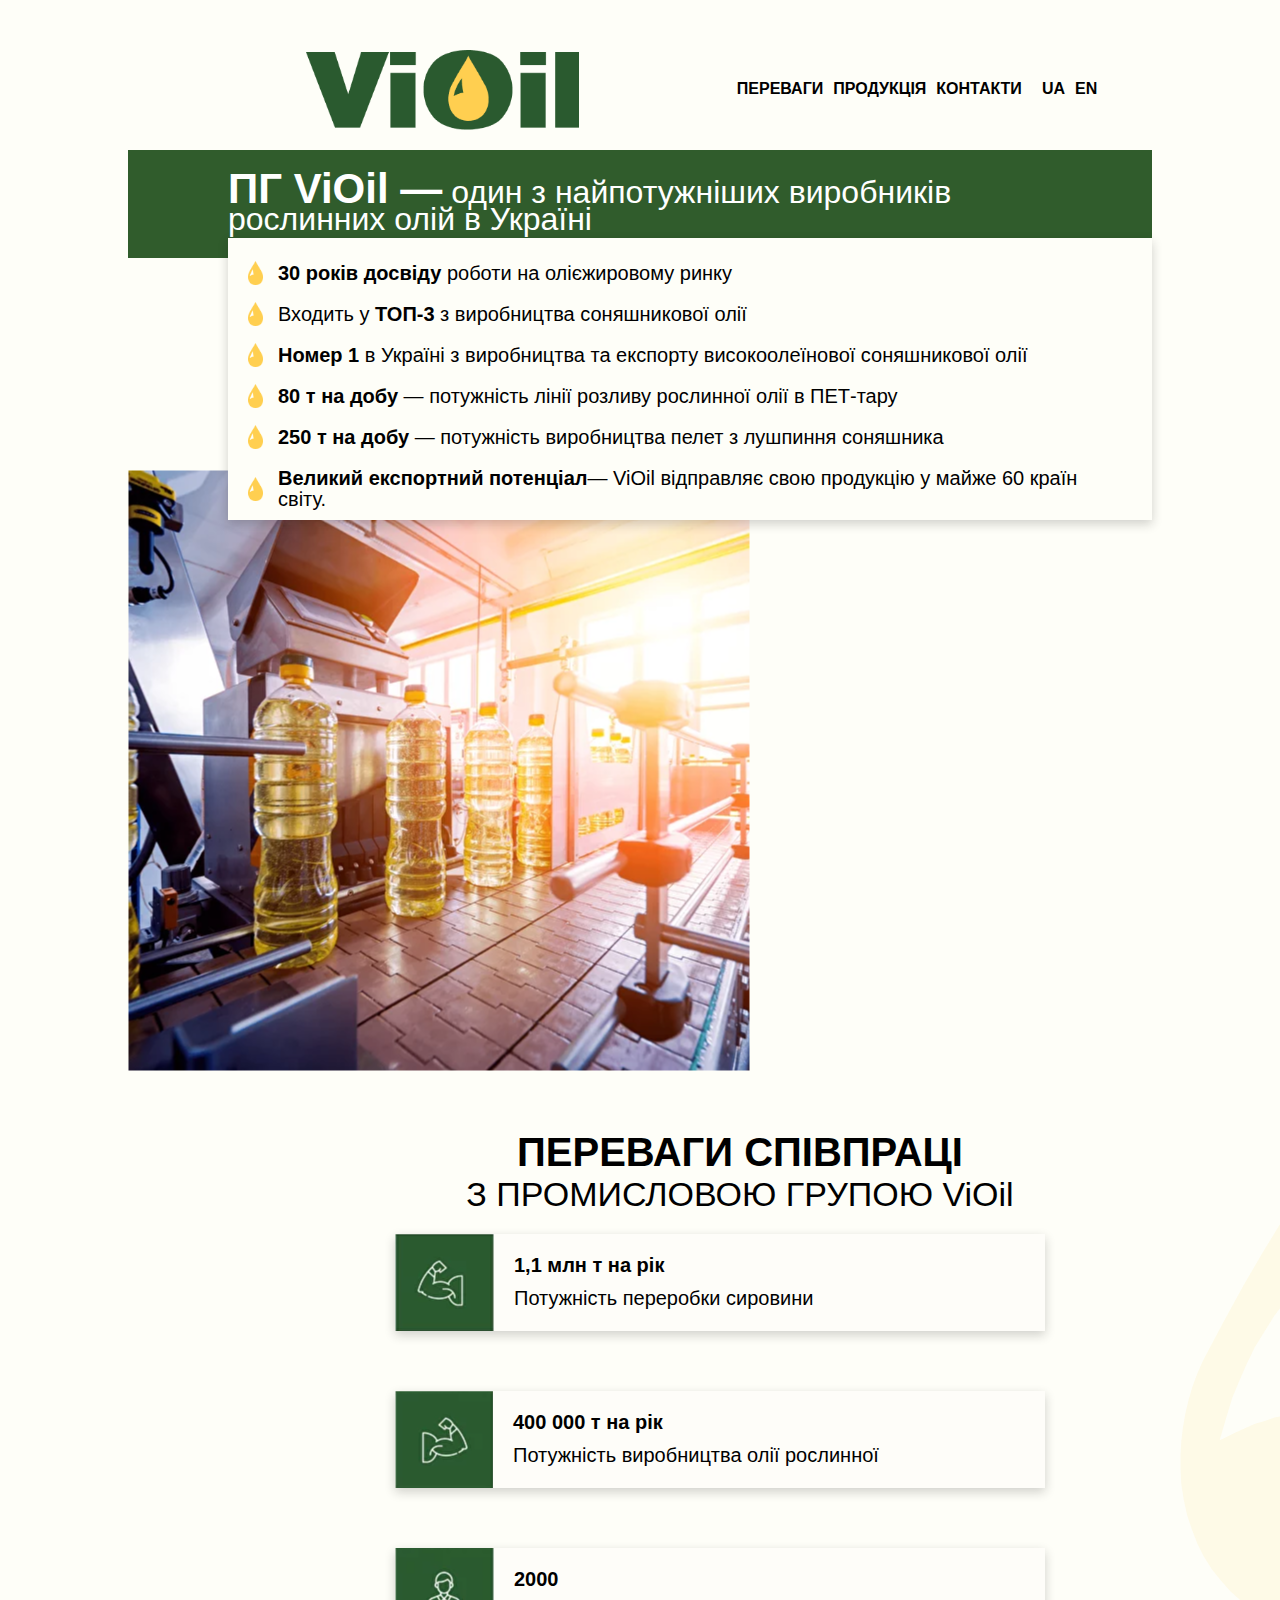
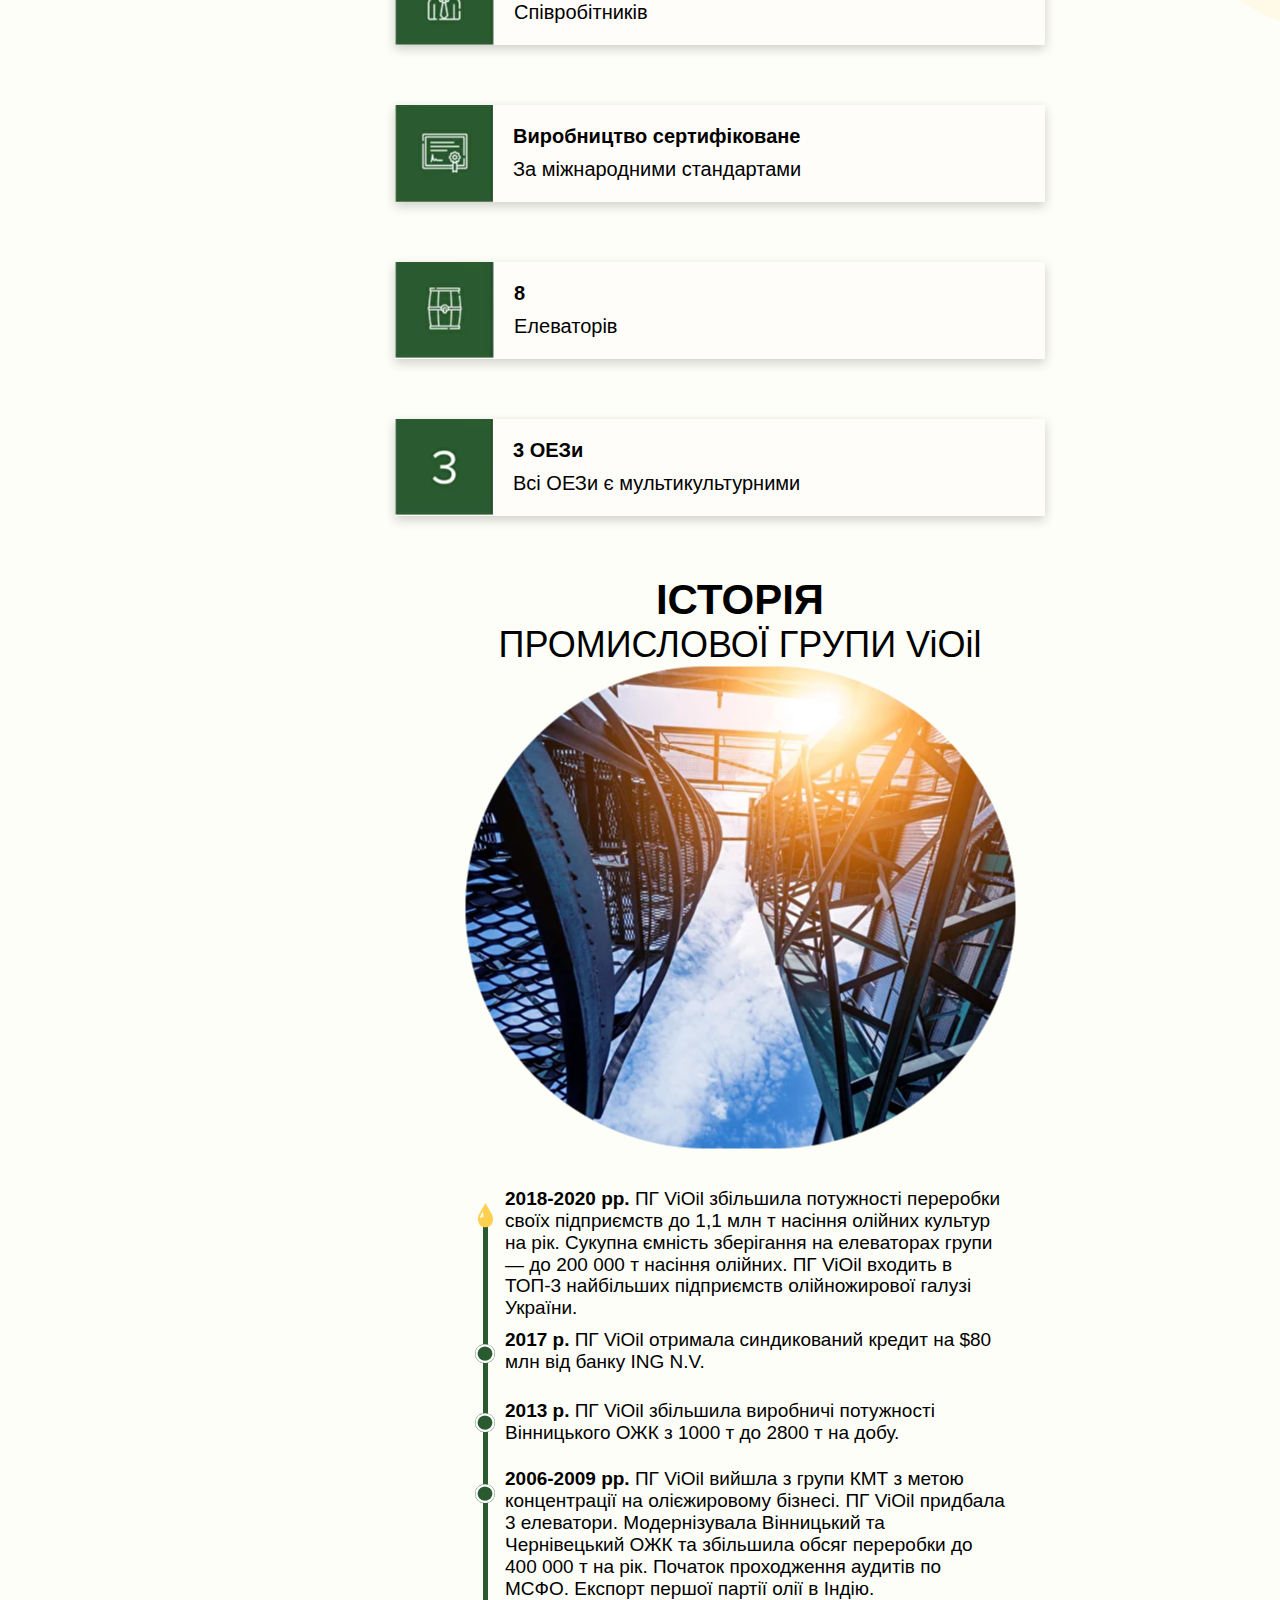
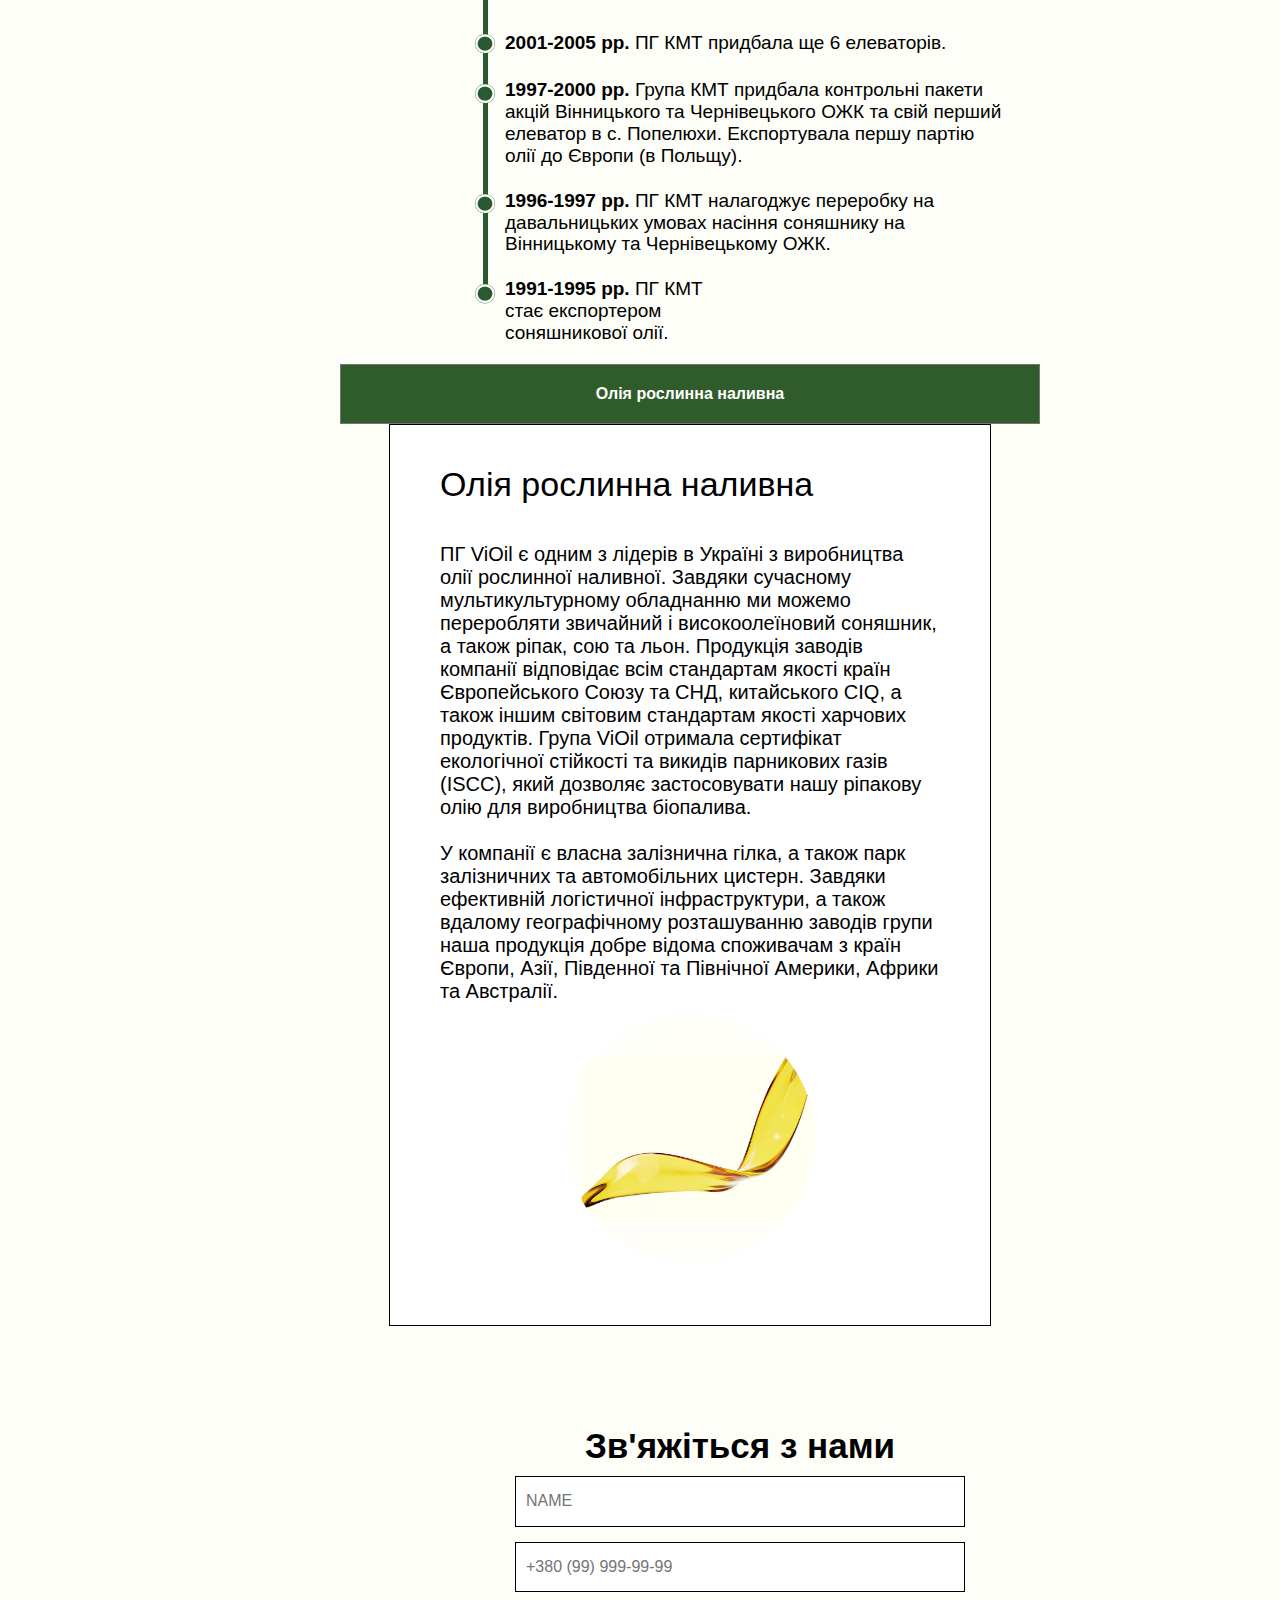
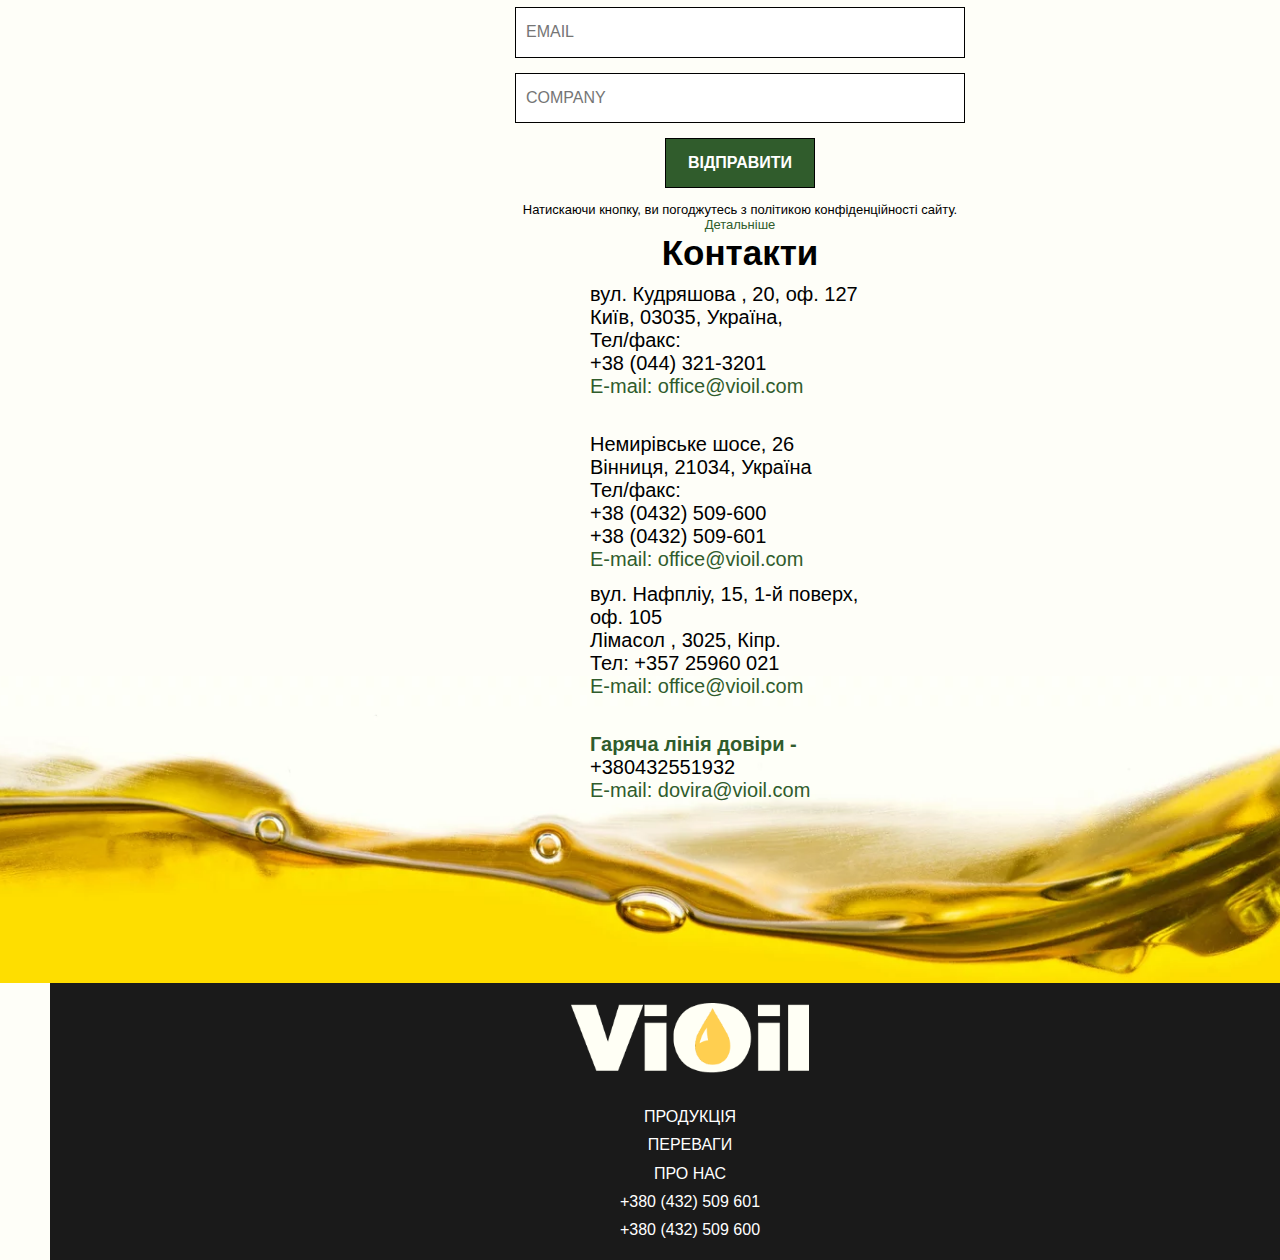
==== commit d466498e: "fix" ====
--- a/index.html
+++ b/index.html
@@ -11,9 +11,9 @@
     <header>
         <label for="check">
             <input type="checkbox" id="check"/> 
-            <span></span>
-            <span></span>
-            <span></span>
+            <span class="o"></span>
+            <span class="o"></span>
+            <span class="o"></span>
           </label>
         <div class="header__logo"><img src="/image/logo.png" alt=""></div>
         <nav class="header__nav">
--- a/style.css
+++ b/style.css
@@ -430,6 +430,7 @@
     padding: 25px 100px;
     text-wrap: wrap;
     z-index: 0;
+    line-height: 27px;
 }
 .text__green>span{
     font-size: 42px;
@@ -456,7 +457,7 @@
     display: flex;
     flex-direction: column;
     box-shadow: 0px 4px 10px 0px rgba(26, 26, 26, 0.2);
-
+    line-height: 21px;
     justify-content: space-around;
 
 }
@@ -614,7 +615,7 @@
     width: 1160px;
     display: flex;
     border: #000000 solid 1px;
-    height: 480px;
+    height: 550px;
     display: none;
     margin-top: 20px;
 }
@@ -1018,11 +1019,12 @@
         height: 70px;
     }
     .text__green{
-        font-size: 20px;
-        padding: 10px 10px;
-        padding-bottom: 50px;
+        font-size: 27px;
+        padding: 0px 50px;
+        padding-bottom: 30px;
         text-align: center;
-
+        font-weight: 400;
+        padding-top: 20px;
     }
     .text__green>span{
         font-size: 27px;
@@ -1125,6 +1127,10 @@
     }
     .info__textside__text__text{
         font-size: 15px;
+        line-height: 25px;
+    }
+    .info__textside__photo>img{
+        height: 150px;
     }
     .info__textside__text{
         padding: 0 5px;
@@ -1134,6 +1140,9 @@
     }
     .header__logo{
         display: none;
+    }
+    .white__ul{
+        font-size: 16px;
     }
 
     
@@ -1142,9 +1151,13 @@
          flex-direction:column;
          width:70px;
          cursor:pointer;
+         margin-left: auto;
+         transform: rotate(180deg);
        }
-       
-       label span{
+       header{
+        padding-top: 10px;
+       }
+       label .o{
          background: black;
          border-radius:10px;
          height:7px;
@@ -1152,16 +1165,16 @@
          transition: .4s  cubic-bezier(0.68, -0.6, 0.32, 1.6);
        
        }
-       span:nth-of-type(1){
+       .o:nth-of-type(1){
          width:50%; 
        }
        
-       span:nth-of-type(2){
+       .o:nth-of-type(2){
          width:100%;
        }
        
        
-       span:nth-of-type(3){
+       .o:nth-of-type(3){
          width:75%;
         
        }
@@ -1172,26 +1185,38 @@
        }
        
        
-       input[type="checkbox"]:checked ~ span:nth-of-type(1){
+       input[type="checkbox"]:checked ~ .o:nth-of-type(1){
          transform-origin:bottom;
          transform:rotatez(45deg) translate(8px,0px)
        }
        
        
-       input[type="checkbox"]:checked ~ span:nth-of-type(2){
+       input[type="checkbox"]:checked ~ .o:nth-of-type(2){
          
          transform-origin:top;
          transform:rotatez(-45deg)
        }
        
        
-       input[type="checkbox"]:checked ~ span:nth-of-type(3){
+       input[type="checkbox"]:checked ~ .o:nth-of-type(3){
          
          transform-origin:bottom;
          width:50%;
          transform: translate(30px,-11px) rotatez(45deg);
        
        }
+       .contact__elements__element{
+        font-size: 16px;
+        height: auto;
+        margin-bottom: 10px;
+       }
+       .contact__section{
+        margin-bottom: 100px;
+       }
+       .contact__contact{
+        text-align: center;
+       }
+       
 }
 
 html{
